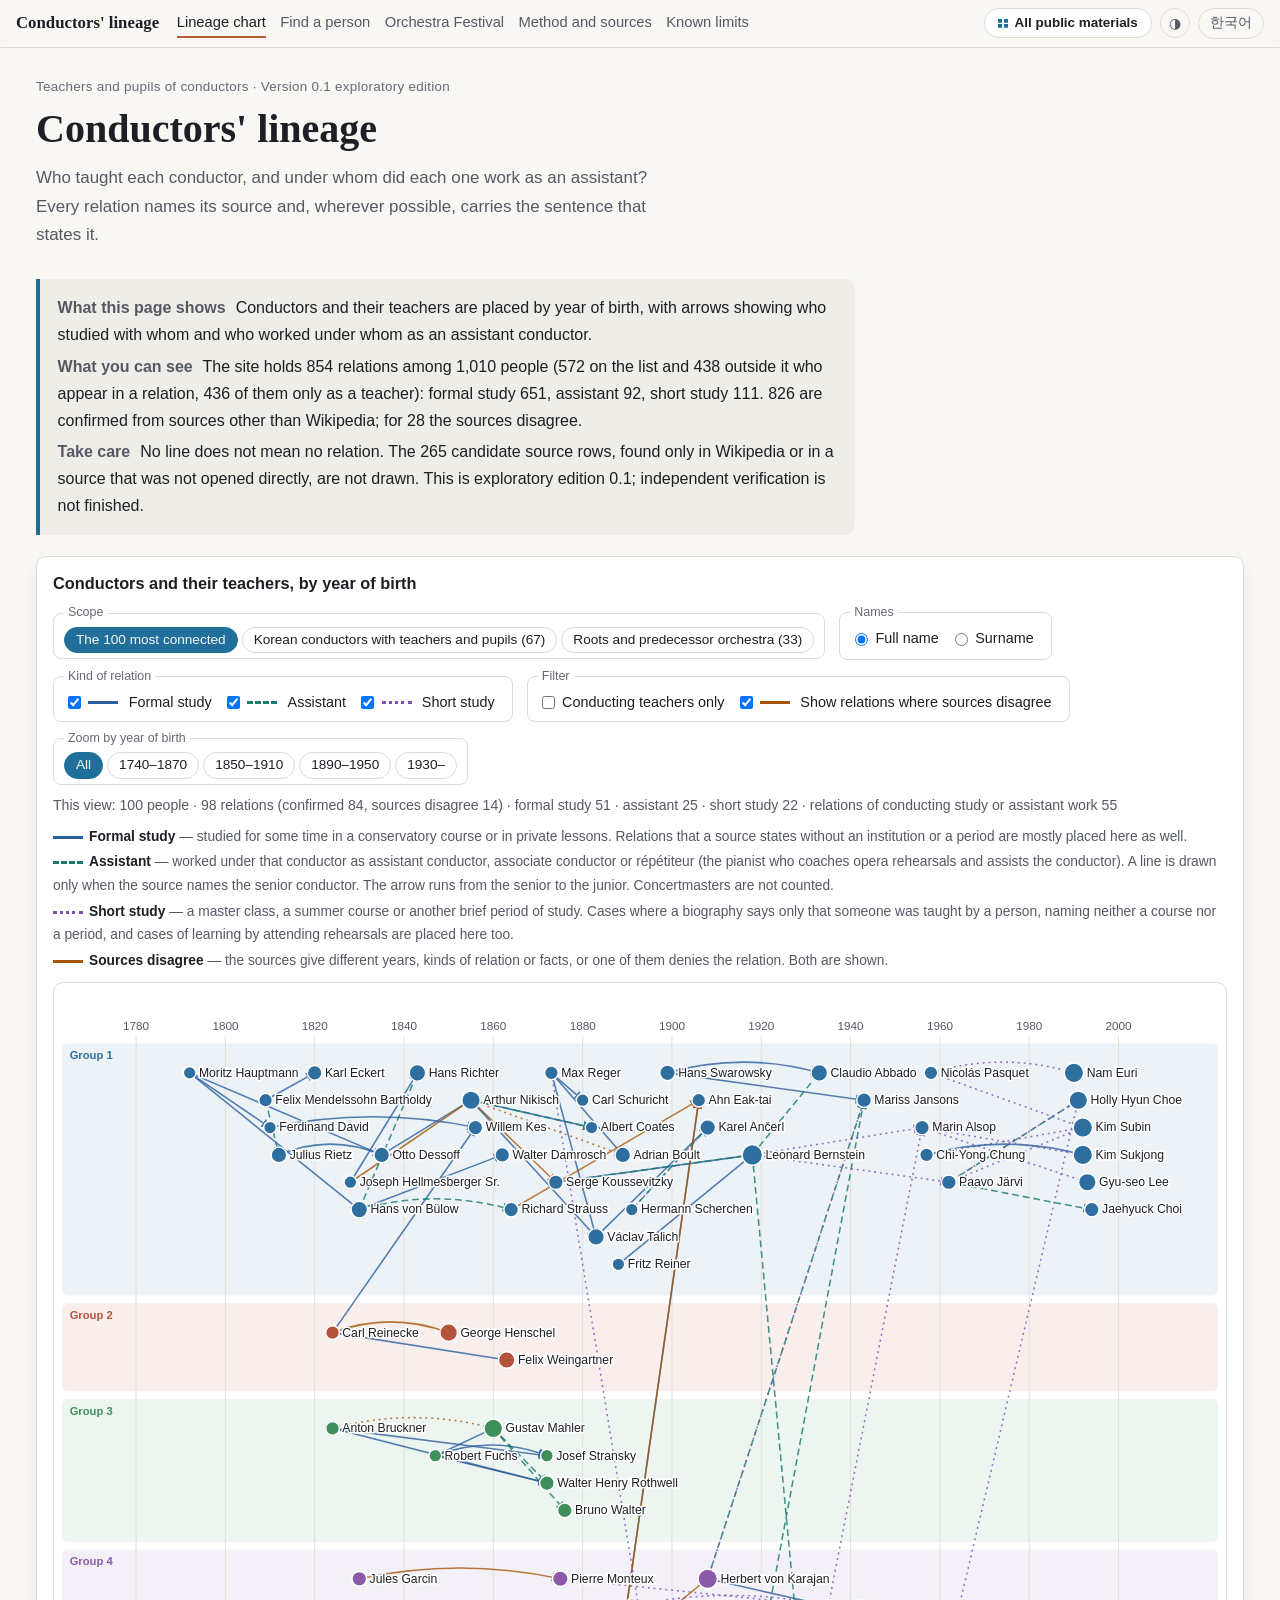
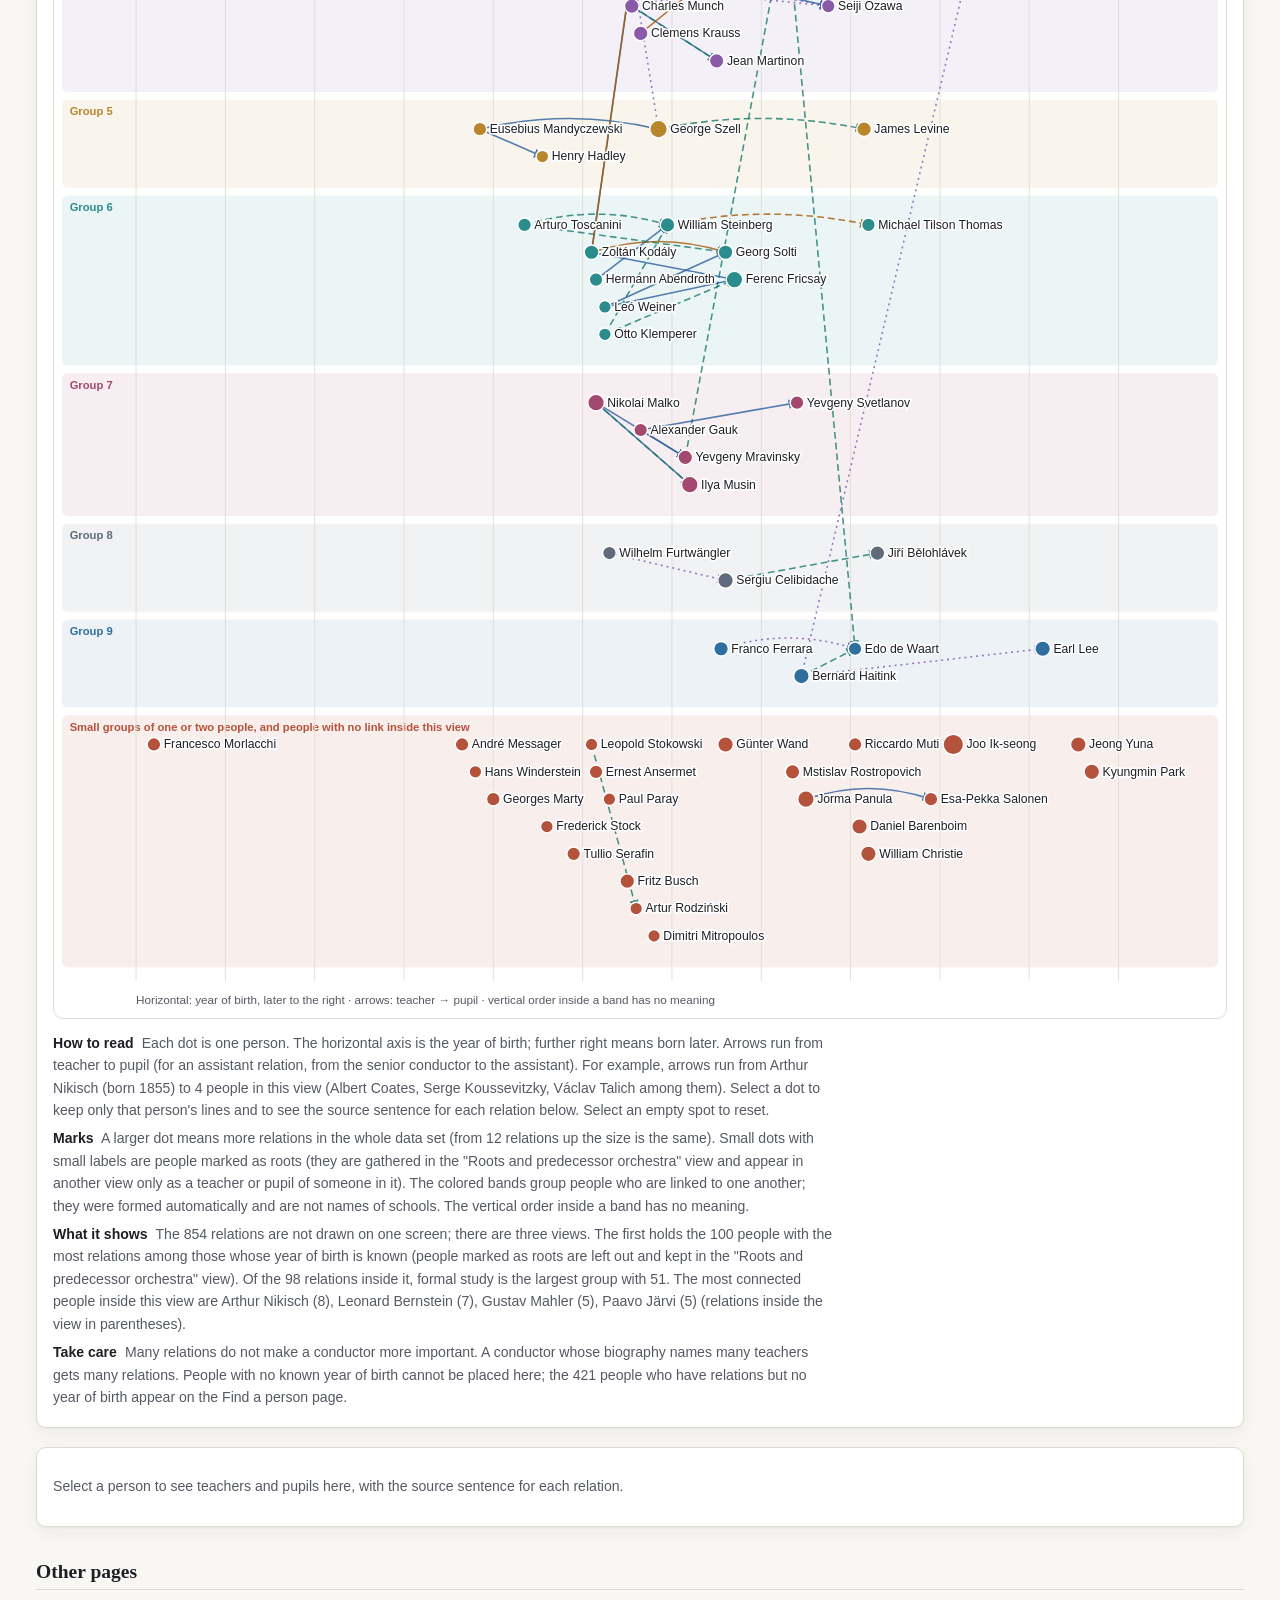
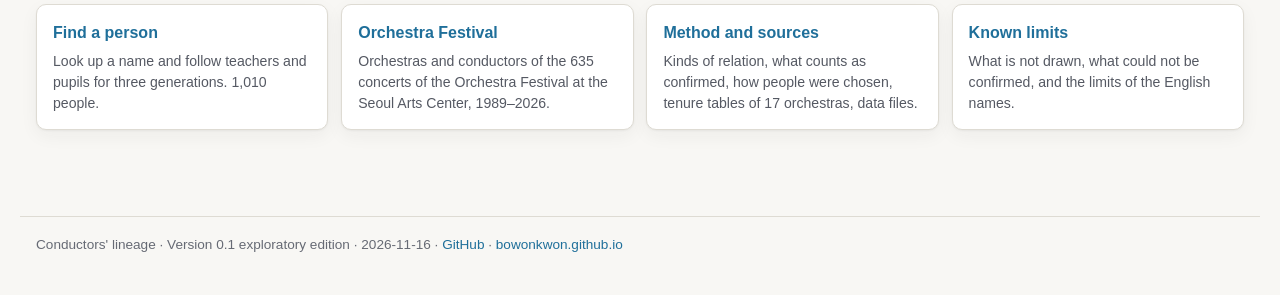
==== docs/en/index.html @ 923562cf "Conductors' lineage 0.1 (exploratory edition): lineage chart, find a person, Orchestra Festival, met" ====
<!DOCTYPE html>
<html lang="en"><head><meta charset="utf-8"><meta name="viewport" content="width=device-width,initial-scale=1">
<title>Conductors&#x27; lineage</title><meta name="description" content="Who taught each conductor, and whom each conductor assisted, with the source beside every relation. Exploratory edition: 1,010 people, 854 relations.">
<script>(function(){var q=new URLSearchParams(location.search).get("theme");try{if(q==="light"||q==="dark"){localStorage.setItem("cl-theme",q)}else if(q==="auto"){localStorage.removeItem("cl-theme")}var v=localStorage.getItem("cl-theme");if(v)document.documentElement.setAttribute("data-theme",v)}catch(e){}})();</script>
<link rel="stylesheet" href="../assets/style.css">
</head><body>
<header><a class="brand" href="index.html">Conductors' lineage</a><nav aria-label="Pages"><a href="index.html" class=on aria-current=page>Lineage chart</a><a href="find.html">Find a person</a><a href="festival.html">Orchestra Festival</a><a href="method.html">Method and sources</a><a href="limits.html">Known limits</a></nav>
<div class="right"><a class="hub" href="https://bowonkwon.github.io/en/">All public materials</a><button id="theme" class="theme" type="button" aria-label="Light or dark">◑</button><a class="lang" href="../ko/index.html" lang="ko">한국어</a></div></header>
<main>
<div class="hero"><p class="eyebrow">Teachers and pupils of conductors · Version 0.1 exploratory edition</p><h1>Conductors' lineage</h1><p class="lead">Who taught each conductor, and under whom did each one work as an assistant? Every relation names its source and, wherever possible, carries the sentence that states it.</p></div>
<div class="sum" role="note"><p><b>What this page shows</b> Conductors and their teachers are placed by year of birth, with arrows showing who studied with whom and who worked under whom as an assistant conductor.</p><p><b>What you can see</b> The site holds 854 relations among 1,010 people (572 on the list and 438 outside it who appear in a relation, 436 of them only as a teacher): formal study 651, assistant 92, short study 111. 826 are confirmed from sources other than Wikipedia; for 28 the sources disagree.</p><p><b>Take care</b> No line does not mean no relation. The 265 candidate source rows, found only in Wikipedia or in a source that was not opened directly, are not drawn. This is exploratory edition 0.1; independent verification is not finished.</p></div>
<figure id="fig-chart"><h2 class="figtitle">Conductors and their teachers, by year of birth</h2>
<div class="ctl"><fieldset><legend>Scope</legend><span id="views" class="seg"><button type="button" data-v="top" aria-pressed="true">The 100 most connected</button><button type="button" data-v="kr" aria-pressed="false">Korean conductors with teachers and pupils (67)</button><button type="button" data-v="root" aria-pressed="false">Roots and predecessor orchestra (33)</button></span></fieldset>
<fieldset><legend>Names</legend><label><input type="radio" name="mode" value="0" checked> Full name</label> <label><input type="radio" name="mode" value="1"> Surname</label></fieldset>
<fieldset><legend>Kind of relation</legend><label><input type="checkbox" id="fT" checked><span class="sw T"></span>Formal study</label> <label><input type="checkbox" id="fA" checked><span class="sw A"></span>Assistant</label> <label><input type="checkbox" id="fM" checked><span class="sw M"></span>Short study</label></fieldset><fieldset><legend>Filter</legend><label><input type="checkbox" id="fCond"> Conducting teachers only</label> <label><input type="checkbox" id="fC" checked><span class="sw C"></span>Show relations where sources disagree</label></fieldset>
<fieldset><legend>Zoom by year of birth</legend><span id="era" class="seg"><button type="button" data-a="0" data-b="9999" aria-pressed="true">All</button><button type="button" data-a="1480" data-b="1760" aria-pressed="false">~1760</button><button type="button" data-a="1740" data-b="1870" aria-pressed="false">1740–1870</button><button type="button" data-a="1850" data-b="1910" aria-pressed="false">1850–1910</button><button type="button" data-a="1890" data-b="1950" aria-pressed="false">1890–1950</button><button type="button" data-a="1930" data-b="2010" aria-pressed="false">1930–</button></span></fieldset></div>
<p class="viewsum" id="viewcount" aria-live="polite"></p>
<ul class="legend"><li><span class="sw T"></span><b>Formal study</b> — studied for some time in a conservatory course or in private lessons. Relations that a source states without an institution or a period are mostly placed here as well.</li><li><span class="sw A"></span><b>Assistant</b> — worked under that conductor as assistant conductor, associate conductor or répétiteur (the pianist who coaches opera rehearsals and assists the conductor). A line is drawn only when the source names the senior conductor. The arrow runs from the senior to the junior. Concertmasters are not counted.</li><li><span class="sw M"></span><b>Short study</b> — a master class, a summer course or another brief period of study. Cases where a biography says only that someone was taught by a person, naming neither a course nor a period, and cases of learning by attending rehearsals are placed here too.</li><li><span class="sw C"></span><b>Sources disagree</b> — the sources give different years, kinds of relation or facts, or one of them denies the relation. Both are shown.</li></ul>
<p class="hint">On a narrow screen, scroll the chart sideways.</p>
<div class="wrap" id="chart" tabindex="0" aria-label="Conductors and their teachers, by year of birth"></div>
<figcaption><span class="read"><b>How to read</b> Each dot is one person. The horizontal axis is the year of birth; further right means born later. Arrows run from teacher to pupil (for an assistant relation, from the senior conductor to the assistant). For example, arrows run from Arthur Nikisch (born 1855) to 4 people in this view (Albert Coates, Serge Koussevitzky, Václav Talich among them). Select a dot to keep only that person's lines and to see the source sentence for each relation below. Select an empty spot to reset.</span><span class="read"><b>Marks</b> A larger dot means more relations in the whole data set (from 12 relations up the size is the same). Small dots with small labels are people marked as roots (they are gathered in the "Roots and predecessor orchestra" view and appear in another view only as a teacher or pupil of someone in it). The colored bands group people who are linked to one another; they were formed automatically and are not names of schools. The vertical order inside a band has no meaning.</span>
<span class="read"><b>What it shows</b> The 854 relations are not drawn on one screen; there are three views. The first holds the 100 people with the most relations among those whose year of birth is known (people marked as roots are left out and kept in the "Roots and predecessor orchestra" view). Of the 98 relations inside it, formal study is the largest group with 51. The most connected people inside this view are Arthur Nikisch (8), Leonard Bernstein (7), Gustav Mahler (5), Paavo Järvi (5) (relations inside the view in parentheses).</span><span class="care"><b>Take care</b> Many relations do not make a conductor more important. A conductor whose biography names many teachers gets many relations. People with no known year of birth cannot be placed here; the 421 people who have relations but no year of birth appear on the Find a person page.</span></figcaption></figure>
<section class="box" id="panel" aria-live="polite"></section>
<h2>Other pages</h2><div class="cards"><a class="card" href="find.html"><b>Find a person</b><small>Look up a name and follow teachers and pupils for three generations. 1,010 people.</small></a><a class="card" href="festival.html"><b>Orchestra Festival</b><small>Orchestras and conductors of the 635 concerts of the Orchestra Festival at the Seoul Arts Center, 1989–2026.</small></a><a class="card" href="method.html"><b>Method and sources</b><small>Kinds of relation, what counts as confirmed, how people were chosen, tenure tables of 17 orchestras, data files.</small></a><a class="card" href="limits.html"><b>Known limits</b><small>What is not drawn, what could not be confirmed, and the limits of the English names.</small></a></div>
</main>
<footer>Conductors' lineage · Version 0.1 exploratory edition · 2026-11-16 · <a href="https://github.com/BowonKwon/Conductors-Lineage">GitHub</a> · <a href="https://bowonkwon.github.io/en/">bowonkwon.github.io</a></footer>
<script src="../assets/data.js"></script><script>window.CL_T={"chart_aria": "Relations among {n} conductors and teachers, by year of birth", "lane": "Group {n}", "lane_loose": "Small groups of one or two people, and people with no link inside this view", "axis": "Horizontal: year of birth, later to the right · arrows: teacher → pupil · vertical order inside a band has no meaning", "type": {"T": "formal study", "A": "assistant", "M": "short study"}, "conflict": "sources disagree", "candidate": "candidate", "denies": "this source denies the relation", "ctx": "(read from context)", "subject": "Subject:", "year_unverified": "(year not confirmed in the source)", "paraphrase": "Paraphrase:", "source_link": "source", "mark": {"root": "Root: an early Kapellmeister or composer from before conducting became a profession of its own", "root_kr": "Root: first Korean generation, a composer or performer who also conducted", "root_dresden": "Root: led music at the Dresden court before 1733 (Kapellmeister and the like)", "predecessor_leningrad": "Predecessor orchestra: led a predecessor of the Leningrad Philharmonic (Court Orchestra and State Orchestra, 1882–1920)", "festival_only": "Included on the basis of an appearance at the Orchestra Festival", "abroad_kr": "Conductor of Korean descent with foreign nationality and no post as head of a Korean orchestra."}, "abroad_basis": "Reason for inclusion: {b}", "outside": "Outside the list: not on the list, appears only in a relation (mostly as the teacher). Dates and this person's own teachers were not researched separately.", "tenure_h": "Tenures as head of the 17 orchestras", "career": "Career note:", "career_ko": "Career note (in Korean):", "rr_title": "* The conductor's own Latin spelling was not found: customary spelling of the surname, given name by the Revised Romanization of Korean. The conductor's own spelling may differ.", "ko_tentative": "", "teachers_h": "Teachers and seniors", "pupils_h": "Pupils and assistants", "no_teacher": "No relation drawn yet.", "no_pupil": "No relation drawn yet.", "wikidata": "Wikidata", "to_tree": "Open this person's lineage tree", "tree_h": "Lineage tree: {name}", "tree_h0": "Lineage tree", "tree_none": "No one is linked to this person by a relation drawn here yet (if a filter is on, try turning it off).", "tree_empty": "Type a name above or pick an example to draw that person's teachers and pupils for three generations.", "tree_note": "Teachers are to the left and pupils to the right, three generations each way. A dashed box is a person outside the list.", "tree_note_m": "Teachers are above and pupils below. The color of the left edge is the kind of relation in the legend. The small text gives the year of birth and the person linked to. Select a name to move to that person.", "gen_up": "Teachers, {n} up", "gen_dn": "Pupils, {n} down", "gen_me": "Selected", "panel_empty": "Select a person to see teachers and pupils here, with the source sentence for each relation.", "find_href": "find.html"};</script><script src="../assets/app.js"></script>
</body></html>
---- docs/assets/style.css ----
:root{color-scheme:light;--bg:#f8f7f4;--bg2:#efede8;--card:#ffffff;--line:#dedbd3;--line2:#ebe8e1;--fg:#1d1f24;--fg2:#555963;--fg3:#666a74;
--accent:#1f6f9a;--accent2:#b5603a;--T:#2b5f9e;--A:#177a6c;--M:#7a52b3;--C:#a65808;--hl:#d9480f;--laneop:.09;--grid:#e3e0d8;
--shadow:0 1px 2px rgba(30,32,40,.05),0 6px 18px rgba(30,32,40,.05);
--display:"Noto Serif KR","Source Serif 4","Apple SD Gothic Neo",Georgia,serif;--body:"Noto Sans KR",-apple-system,"Segoe UI","Apple SD Gothic Neo","Malgun Gothic",Roboto,sans-serif}
@media(prefers-color-scheme:dark){:root:not([data-theme="light"]){color-scheme:dark;--bg:#1b1c1f;--bg2:#222326;--card:#232428;--line:#373a40;--line2:#2b2d32;--fg:#ebe9e4;--fg2:#b6b4ad;--fg3:#8b8d8a;--accent:#6fb0d8;--accent2:#d08a62;--T:#78aaea;--A:#4cc2ad;--M:#b79aea;--C:#f0a050;--hl:#ff8a4c;--laneop:.17;--grid:#2e3035;--shadow:0 1px 2px rgba(0,0,0,.3),0 8px 20px rgba(0,0,0,.25)}}
:root[data-theme="dark"]{color-scheme:dark;--bg:#1b1c1f;--bg2:#222326;--card:#232428;--line:#373a40;--line2:#2b2d32;--fg:#ebe9e4;--fg2:#b6b4ad;--fg3:#8b8d8a;--accent:#6fb0d8;--accent2:#d08a62;--T:#78aaea;--A:#4cc2ad;--M:#b79aea;--C:#f0a050;--hl:#ff8a4c;--laneop:.17;--grid:#2e3035;--shadow:0 1px 2px rgba(0,0,0,.3),0 8px 20px rgba(0,0,0,.25)}
*{box-sizing:border-box}html,body{max-width:100%;overflow-x:hidden}
body{margin:0;font:16px/1.7 var(--body);background:var(--bg);color:var(--fg);overflow-wrap:anywhere;-webkit-font-smoothing:antialiased}
a{color:var(--accent);text-decoration:none}a:hover{text-decoration:underline;text-underline-offset:3px}:focus-visible{outline:2px solid var(--accent);outline-offset:2px}
header{position:sticky;top:0;z-index:5;background:color-mix(in srgb,var(--bg) 90%,transparent);backdrop-filter:blur(8px);border-bottom:1px solid var(--line);padding:.5rem 1rem;display:flex;gap:.4rem 1.1rem;align-items:center;flex-wrap:wrap}
header .brand{font-family:var(--display);font-weight:600;font-size:1.05rem;color:var(--fg)}
header nav{display:flex;gap:.2rem .9rem;flex-wrap:wrap}header nav a{color:var(--fg2);font-size:.92rem;border-bottom:2px solid transparent;padding:.1rem 0}header nav a:hover{text-decoration:none;color:var(--fg)}header nav a.on{color:var(--fg);border-bottom-color:var(--accent2)}
header .right{margin-left:auto;display:flex;gap:.5rem;align-items:center}
header .hub{display:inline-flex;align-items:center;gap:.42rem;height:30px;padding:0 .8rem;border:1px solid var(--line);border-radius:999px;background:var(--card);color:var(--fg);font-size:.84rem;font-weight:600;white-space:nowrap}
header .hub::before{content:"";width:.72em;height:.72em;flex:none;background:linear-gradient(var(--accent),var(--accent)) 0 0/42% 42% no-repeat,linear-gradient(var(--accent),var(--accent)) 100% 0/42% 42% no-repeat,linear-gradient(var(--accent),var(--accent)) 0 100%/42% 42% no-repeat,linear-gradient(var(--accent),var(--accent)) 100% 100%/42% 42% no-repeat}
header .hub:hover{border-color:var(--accent);color:var(--accent);text-decoration:none}
header .lang{font-size:.88rem;color:var(--fg2);border:1px solid var(--line);border-radius:999px;padding:.15rem .7rem}header .lang:hover{text-decoration:none;color:var(--fg)}
.theme{border:1px solid var(--line);background:transparent;color:var(--fg2);border-radius:999px;width:30px;height:30px;cursor:pointer;font-size:.9rem;line-height:1;padding:0}
main{max-width:1240px;margin:0 auto;padding:1.4rem 1rem 4rem;min-width:0}
footer{max-width:1240px;margin:0 auto;padding:1rem 1rem 2.4rem;color:var(--fg3);font-size:.85rem;border-top:1px solid var(--line)}
h1{font-family:var(--display);font-weight:600;font-size:clamp(1.55rem,3.2vw,2.1rem);line-height:1.25;margin:.3rem 0 .6rem;text-wrap:balance}
h2{font-family:var(--display);font-weight:600;font-size:1.22rem;line-height:1.3;margin:2rem 0 .7rem;padding-bottom:.3rem;border-bottom:1px solid var(--line);text-wrap:balance}
h3{font-size:1rem;margin:1.2rem 0 .4rem}
.eyebrow{color:var(--fg3);font-size:.84rem;letter-spacing:.02em;margin:0}.hero{padding:.4rem 0 .4rem}.hero h1{font-size:clamp(1.8rem,4vw,2.5rem)}.lead{color:var(--fg2);font-size:1.06rem;max-width:68ch;margin:.2rem 0 .6rem}
:lang(ko) p,:lang(ko) li,:lang(ko) figcaption,:lang(ko) .card small,:lang(ko) td{word-break:keep-all;overflow-wrap:anywhere}
.sum{border-left:4px solid var(--accent);background:var(--bg2);border-radius:0 10px 10px 0;padding:.7rem 1.1rem;margin:.8rem 0 1.3rem;max-width:92ch}.sum p{margin:.25rem 0;color:var(--fg)}.sum b{color:var(--fg2);font-weight:600;margin-right:.35em}
.prose p,.prose ul{max-width:76ch}.prose p{margin:.8rem 0}.prose ul{padding-left:1.2rem}.prose li{margin:.35rem 0}
.note{font-size:.88rem;color:var(--fg2)}.hint{display:none;font-size:.84rem;color:var(--fg3);margin:.2rem 0}
.cards{display:grid;grid-template-columns:repeat(auto-fill,minmax(250px,1fr));gap:.8rem;margin:.9rem 0 1.4rem}
.card{display:block;background:var(--card);border:1px solid var(--line);border-radius:10px;padding:.85rem 1rem .9rem;box-shadow:var(--shadow);color:var(--fg)}a.card:hover{text-decoration:none;border-color:var(--fg3)}
.card b{display:block;margin-bottom:.15rem;color:var(--accent)}.card small{display:block;color:var(--fg2);font-size:.88rem;line-height:1.5;margin-top:.3rem}
figure{margin:1.2rem 0;background:var(--card);border:1px solid var(--line);border-radius:10px;padding:1rem 1rem .8rem;box-shadow:var(--shadow);min-width:0}
figure .figtitle{font-family:var(--body);font-size:1.02rem;font-weight:700;margin:0 0 .5rem;padding:0;border:0}
figcaption{font-size:.88rem;color:var(--fg2);margin-top:.6rem;line-height:1.6}figcaption .read,figcaption .care{display:block;margin-bottom:.35rem;max-width:100ch}figcaption b{font-weight:600;color:var(--fg);margin-right:.3em}
.ctl{display:flex;flex-wrap:wrap;gap:6px 14px;align-items:center;font-size:.9rem;margin:.3rem 0 .6rem}
.ctl fieldset{border:1px solid var(--line);border-radius:8px;padding:3px 10px 5px;margin:0;min-width:0}.ctl legend{font-size:.78rem;color:var(--fg3);padding:0 4px}
.ctl label{white-space:nowrap;margin-right:.5em;display:inline-flex;align-items:center;gap:.3em}
.seg{display:inline-flex;flex-wrap:wrap;gap:4px}.seg button,.btn,.chip{font:inherit;font-size:.85rem;border:1px solid var(--line);background:var(--card);color:var(--fg);border-radius:14px;padding:2px 11px;cursor:pointer;line-height:1.5}
.seg button[aria-pressed=true]{background:var(--accent);color:var(--bg);border-color:var(--accent)}.seg button[hidden]{display:none}
.btn{display:inline-block;padding:.25rem .9rem;border-radius:999px}.btn:hover{text-decoration:none;border-color:var(--accent)}
.viewsum{font-size:.88rem;color:var(--fg2);margin:.2rem 0 .4rem}
.legend{list-style:none;margin:.3rem 0 .6rem;padding:0;font-size:.86rem;color:var(--fg2);display:grid;gap:.15rem}.legend b{color:var(--fg);font-weight:600}
.sw{display:inline-block;width:30px;height:0;border-top:3px solid;vertical-align:middle;margin-right:6px}.sw.T{border-color:var(--T)}.sw.A{border-color:var(--A);border-top-style:dashed}.sw.M{border-color:var(--M);border-top-style:dotted}.sw.C{border-color:var(--C)}
.key{display:inline-block;width:14px;height:12px;vertical-align:-1px;margin-right:6px;border-radius:2px}.key.off{background:var(--T)}.key.wk{background:repeating-linear-gradient(45deg,var(--T) 0 2px,transparent 2px 5px);border:1px solid var(--T)}.key.x{width:auto;height:auto;color:var(--fg3)}
.wrap{overflow-x:auto;border:1px solid var(--line);border-radius:10px;background:var(--card);margin:.4rem 0 .8rem;min-width:0;max-width:100%}
.wrap.tw{padding:0 .3rem}.wrap table{margin:0}.wrap th{white-space:nowrap}.wrap td{min-width:5.5em}details .wrap td:last-child{min-width:16em}
.minw{min-width:820px}
svg.v1{width:100%;min-width:1100px;height:auto;display:block}
svg.bars{width:100%;height:auto;display:block}
.lane{opacity:var(--laneop)}.lanelab{font-size:11.5px;font-weight:600}
.grid{stroke:var(--grid);stroke-width:1}.tick,.axis{font-size:12px;fill:var(--fg2)}.val{font-size:11px;fill:var(--fg2)}.val.nodata{fill:var(--fg3);font-size:13px}
.bar.off{fill:var(--T)}.bar.wk{fill:var(--T);fill-opacity:.38;stroke:var(--T);stroke-width:1}
.e{fill:none;stroke-width:1.6;opacity:.8}.e.T{stroke:var(--T)}.e.A{stroke:var(--A);stroke-dasharray:7 4}.e.M{stroke:var(--M);stroke-dasharray:2 4}.e.C{stroke:var(--C)}
.ah.T{fill:var(--T)}.ah.A{fill:var(--A)}.ah.M{fill:var(--M)}.ah.C{fill:var(--C)}
.n circle{stroke:var(--card);stroke-width:1.5}.n text{font-size:12.5px;fill:var(--fg);paint-order:stroke;stroke:var(--card);stroke-width:3.2px}
.n.root text{font-size:11px;fill:var(--fg2)}.n{cursor:pointer}.n:focus{outline:none}.n:focus-visible circle{stroke:var(--hl);stroke-width:3}
.hideT .e.T:not(.C),.hideA .e.A:not(.C),.hideM .e.M:not(.C),.hideC .e.C{display:none}.condonly .e:not(.cond){display:none}
.dim .e,.dim .n{opacity:.1}.dim .e.on{opacity:1;stroke-width:2.6}.dim .n.on{opacity:1}
.box{border:1px solid var(--line);border-radius:10px;background:var(--card);padding:.8rem 1rem;margin:.9rem 0;min-width:0;box-shadow:var(--shadow)}
.box h2{margin:0 0 .3rem;font-size:1.12rem;border:0;padding:0}.box h3{font-size:.92rem;margin:1em 0 .3em;color:var(--fg2)}
.rel{border-top:1px solid var(--line2);padding:.45rem 0}.who{font-weight:600}.yr{font-size:.82rem;color:var(--fg3)}.meta{font-size:.9rem}.meta b{font-weight:600;color:var(--fg2)}
.src{font-size:.86rem;color:var(--fg2);margin-top:.15rem}.src q{font-style:italic;color:var(--fg)}.para{color:var(--fg)}
.tag{font-size:.74rem;border:1px solid var(--line);border-radius:4px;padding:0 4px;margin-left:5px;white-space:nowrap}.tag.T{color:var(--T);border-color:var(--T)}.tag.A{color:var(--A);border-color:var(--A)}.tag.M{color:var(--M);border-color:var(--M)}.tag.C{color:var(--C);border-color:var(--C)}.tag.cand{color:var(--fg3)}
.ten{margin:.2rem 0;padding-left:1.1rem;font-size:.9rem}.mark{margin:.25rem 0}
.search input{font:inherit;padding:4px 10px;border:1px solid var(--line);border-radius:8px;background:var(--card);color:var(--fg);width:min(19em,60vw)}
.row{display:flex;flex-wrap:wrap;gap:6px;margin:.3rem 0 .6rem}
.mt .gen{font-size:.82rem;color:var(--fg2);margin:.6em 0 .2em}.mt .arrow{color:var(--fg3);margin:.1em 0 0 .4em}
.mt .chip{border-radius:6px;border-left:4px solid var(--T);text-align:left;padding:3px 9px;font-size:.92rem}.mt .chip.A{border-left-color:var(--A)}.mt .chip.M{border-left-color:var(--M)}.mt .chip.C{border-left-color:var(--C)}.mt .chip.me{border:2px solid var(--hl);cursor:default}.chip small{color:var(--fg2)}
.twrap{overflow-x:auto}.twrap svg{display:block;max-width:none}
.tn rect{fill:var(--card);stroke:var(--fg3)}.tn.me rect{stroke:var(--hl);stroke-width:2}.tn text{font-size:12px;fill:var(--fg)}.tn{cursor:pointer}.tn.out rect{stroke-dasharray:3 3}.tn:focus{outline:none}.tn:focus-visible rect{stroke:var(--hl);stroke-width:2}
.tgen{fill:var(--fg2);font-size:11.5px}.tl{fill:none;stroke-width:1.5;stroke:var(--T)}.tl.tA{stroke-dasharray:7 4}.tl.tM{stroke-dasharray:2 4}.tl.A{stroke:var(--A)}.tl.M{stroke:var(--M)}.tl.C{stroke:var(--C)}
table{border-collapse:collapse;width:100%;font-size:.9rem;margin:.6rem 0}th,td{border-bottom:1px solid var(--line2);padding:.4rem .6rem;text-align:left;vertical-align:top}
thead th{color:var(--fg2);font-weight:600;font-size:.84rem;border-bottom:1px solid var(--line)}td.num,th.num{text-align:right;font-variant-numeric:tabular-nums;white-space:nowrap}
tr.cf td{color:var(--C)}tr.cand td{color:var(--fg3)}
details{border:1px solid var(--line);border-radius:10px;background:var(--card);padding:.45rem .9rem;margin:.45rem 0}summary{cursor:pointer;font-weight:600}details .wrap{border:0;margin:.3rem 0 .2rem}
.hbars{display:grid;gap:.3rem;margin:.3rem 0}.hb{display:grid;grid-template-columns:minmax(7.5em,15em) 1fr 3.2em;gap:.6rem;align-items:center;font-size:.9rem}
.hl{color:var(--fg)}.ht{background:var(--bg2);border-radius:4px;height:14px;overflow:hidden}.hf{display:block;height:100%;background:var(--T);border-radius:4px}.hn{text-align:right;font-variant-numeric:tabular-nums;color:var(--fg2)}
sup{font-size:.7em}
@media(max-width:700px){.deskonly{display:none}main{padding:1rem 16px 3rem}header{padding:.45rem 16px}header .hub{display:none}.hint{display:block}.ctl label{white-space:normal}.hb{grid-template-columns:minmax(6em,9.5em) 1fr 2.8em;gap:.4rem;font-size:.84rem}th,td{padding:.35rem .45rem}}
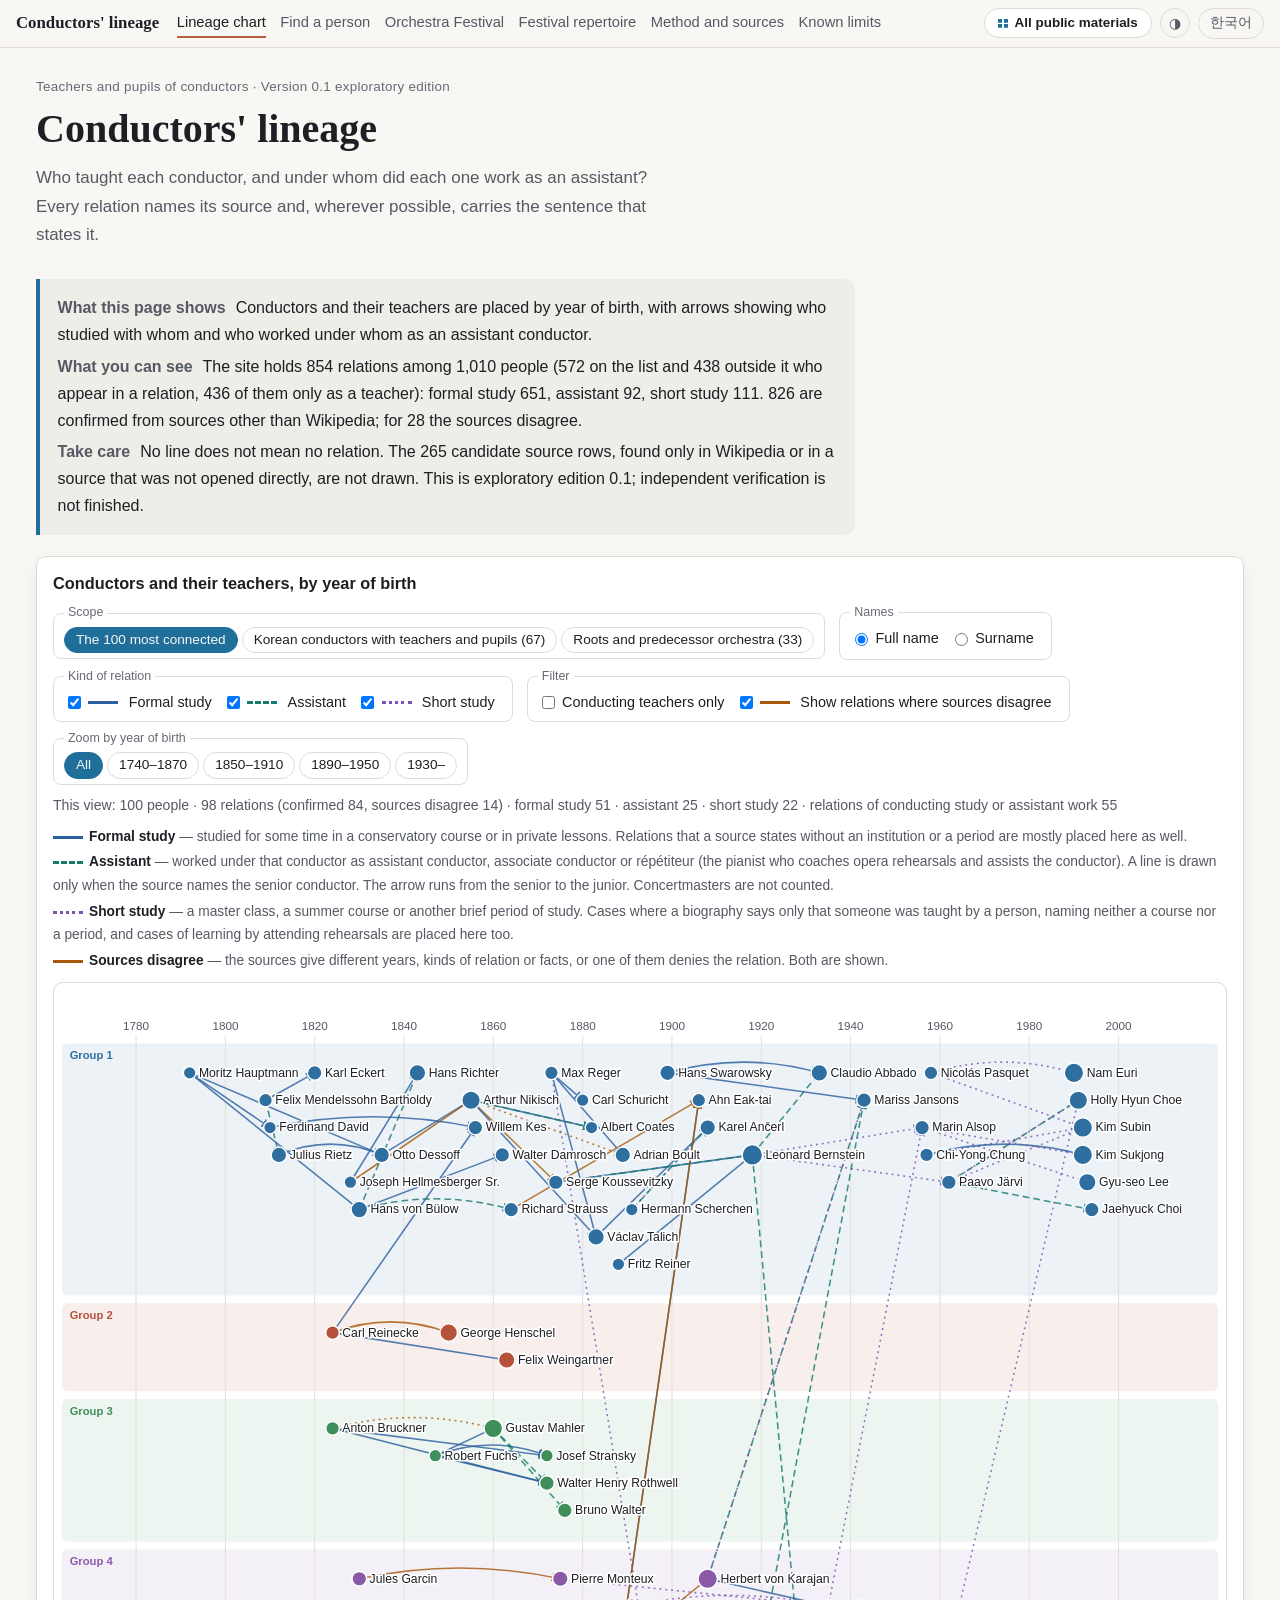
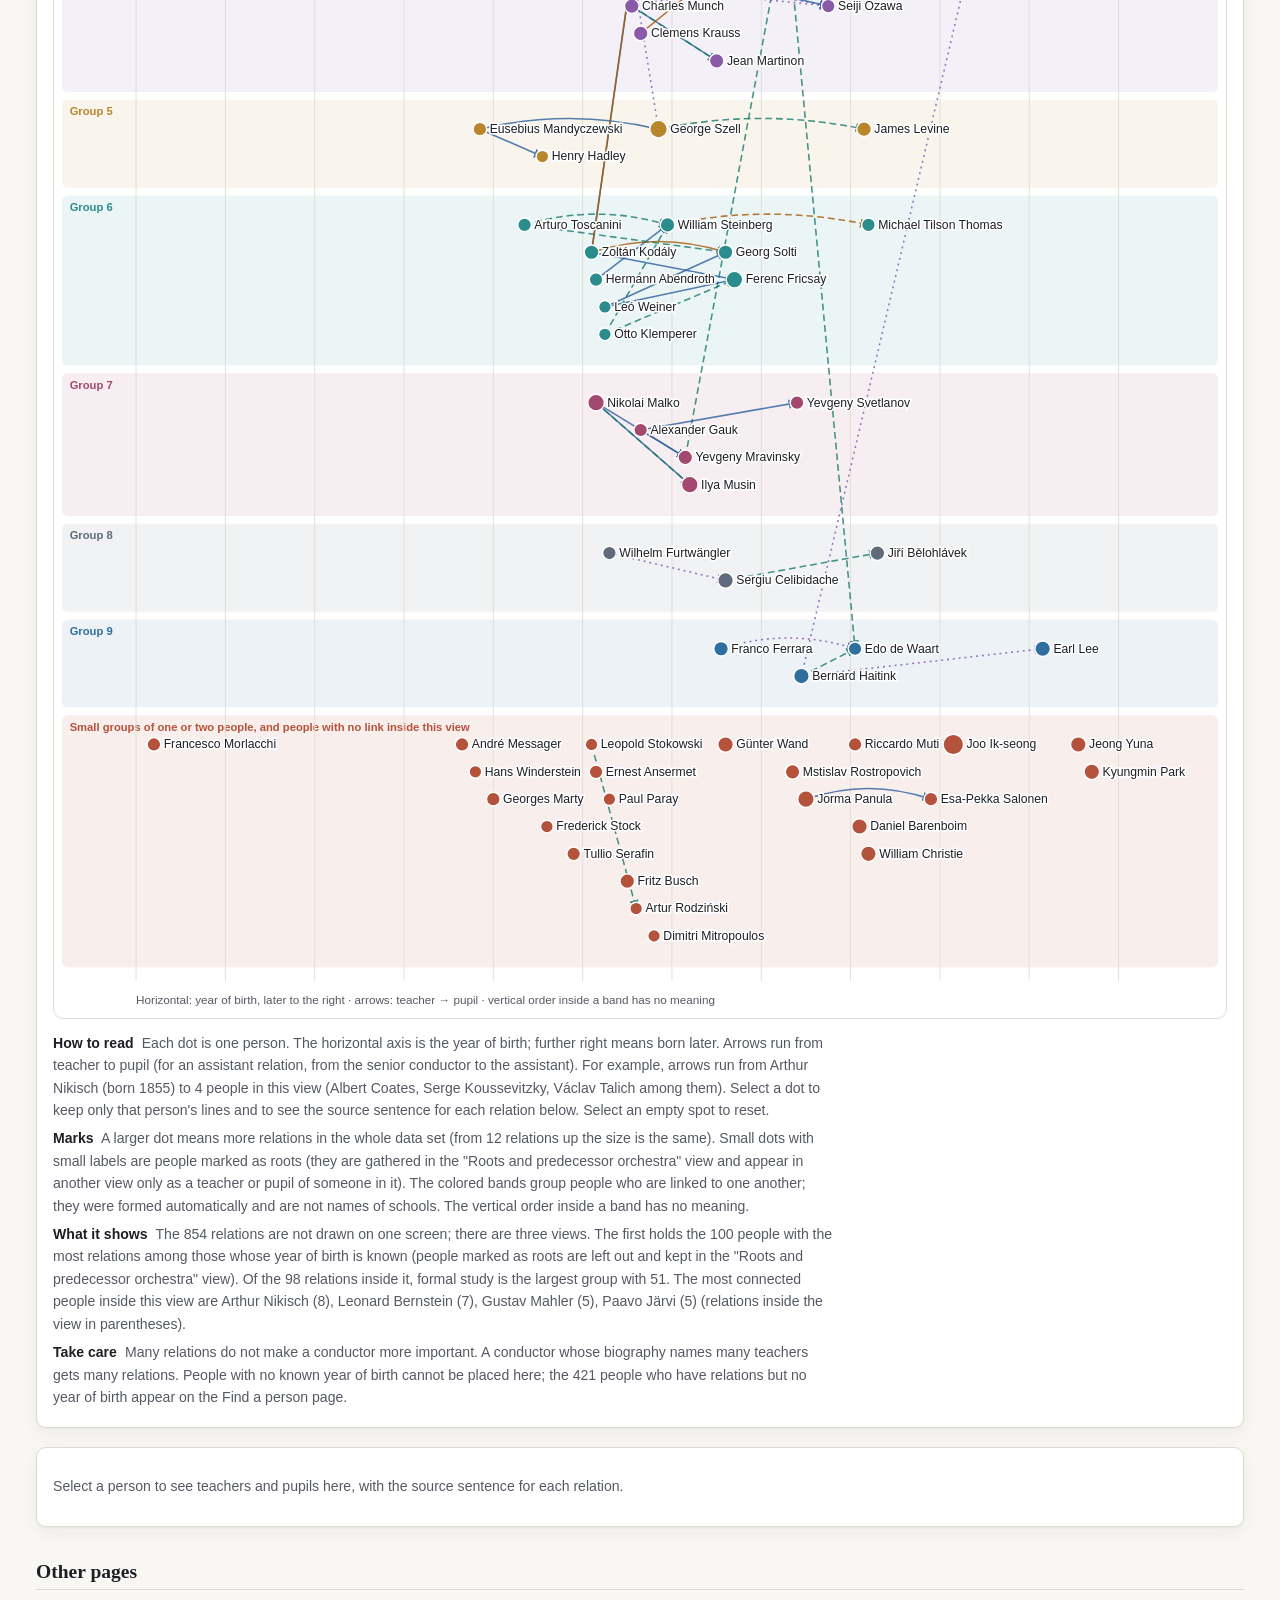
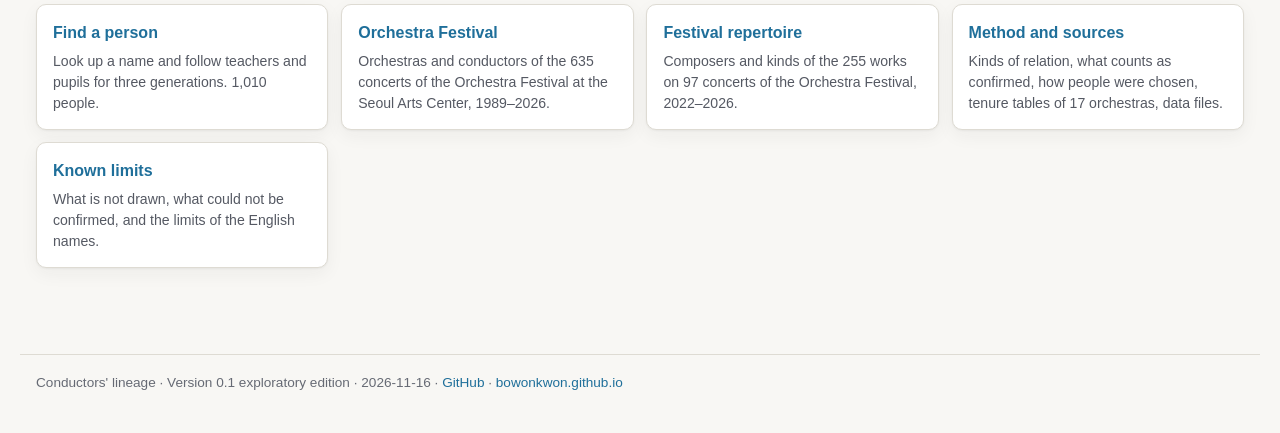
==== commit cd8c6763: "Festival repertoire page: 255 works on the programs of 97 Orchestra Festival concerts, 2022-2026, by" ====
--- a/docs/en/index.html
+++ b/docs/en/index.html
@@ -4,7 +4,7 @@
 <script>(function(){var q=new URLSearchParams(location.search).get("theme");try{if(q==="light"||q==="dark"){localStorage.setItem("cl-theme",q)}else if(q==="auto"){localStorage.removeItem("cl-theme")}var v=localStorage.getItem("cl-theme");if(v)document.documentElement.setAttribute("data-theme",v)}catch(e){}})();</script>
 <link rel="stylesheet" href="../assets/style.css">
 </head><body>
-<header><a class="brand" href="index.html">Conductors' lineage</a><nav aria-label="Pages"><a href="index.html" class=on aria-current=page>Lineage chart</a><a href="find.html">Find a person</a><a href="festival.html">Orchestra Festival</a><a href="method.html">Method and sources</a><a href="limits.html">Known limits</a></nav>
+<header><a class="brand" href="index.html">Conductors' lineage</a><nav aria-label="Pages"><a href="index.html" class=on aria-current=page>Lineage chart</a><a href="find.html">Find a person</a><a href="festival.html">Orchestra Festival</a><a href="repertoire.html">Festival repertoire</a><a href="method.html">Method and sources</a><a href="limits.html">Known limits</a></nav>
 <div class="right"><a class="hub" href="https://bowonkwon.github.io/en/">All public materials</a><button id="theme" class="theme" type="button" aria-label="Light or dark">◑</button><a class="lang" href="../ko/index.html" lang="ko">한국어</a></div></header>
 <main>
 <div class="hero"><p class="eyebrow">Teachers and pupils of conductors · Version 0.1 exploratory edition</p><h1>Conductors' lineage</h1><p class="lead">Who taught each conductor, and under whom did each one work as an assistant? Every relation names its source and, wherever possible, carries the sentence that states it.</p></div>
@@ -21,7 +21,7 @@
 <figcaption><span class="read"><b>How to read</b> Each dot is one person. The horizontal axis is the year of birth; further right means born later. Arrows run from teacher to pupil (for an assistant relation, from the senior conductor to the assistant). For example, arrows run from Arthur Nikisch (born 1855) to 4 people in this view (Albert Coates, Serge Koussevitzky, Václav Talich among them). Select a dot to keep only that person's lines and to see the source sentence for each relation below. Select an empty spot to reset.</span><span class="read"><b>Marks</b> A larger dot means more relations in the whole data set (from 12 relations up the size is the same). Small dots with small labels are people marked as roots (they are gathered in the "Roots and predecessor orchestra" view and appear in another view only as a teacher or pupil of someone in it). The colored bands group people who are linked to one another; they were formed automatically and are not names of schools. The vertical order inside a band has no meaning.</span>
 <span class="read"><b>What it shows</b> The 854 relations are not drawn on one screen; there are three views. The first holds the 100 people with the most relations among those whose year of birth is known (people marked as roots are left out and kept in the "Roots and predecessor orchestra" view). Of the 98 relations inside it, formal study is the largest group with 51. The most connected people inside this view are Arthur Nikisch (8), Leonard Bernstein (7), Gustav Mahler (5), Paavo Järvi (5) (relations inside the view in parentheses).</span><span class="care"><b>Take care</b> Many relations do not make a conductor more important. A conductor whose biography names many teachers gets many relations. People with no known year of birth cannot be placed here; the 421 people who have relations but no year of birth appear on the Find a person page.</span></figcaption></figure>
 <section class="box" id="panel" aria-live="polite"></section>
-<h2>Other pages</h2><div class="cards"><a class="card" href="find.html"><b>Find a person</b><small>Look up a name and follow teachers and pupils for three generations. 1,010 people.</small></a><a class="card" href="festival.html"><b>Orchestra Festival</b><small>Orchestras and conductors of the 635 concerts of the Orchestra Festival at the Seoul Arts Center, 1989–2026.</small></a><a class="card" href="method.html"><b>Method and sources</b><small>Kinds of relation, what counts as confirmed, how people were chosen, tenure tables of 17 orchestras, data files.</small></a><a class="card" href="limits.html"><b>Known limits</b><small>What is not drawn, what could not be confirmed, and the limits of the English names.</small></a></div>
+<h2>Other pages</h2><div class="cards"><a class="card" href="find.html"><b>Find a person</b><small>Look up a name and follow teachers and pupils for three generations. 1,010 people.</small></a><a class="card" href="festival.html"><b>Orchestra Festival</b><small>Orchestras and conductors of the 635 concerts of the Orchestra Festival at the Seoul Arts Center, 1989–2026.</small></a><a class="card" href="repertoire.html"><b>Festival repertoire</b><small>Composers and kinds of the 255 works on 97 concerts of the Orchestra Festival, 2022–2026.</small></a><a class="card" href="method.html"><b>Method and sources</b><small>Kinds of relation, what counts as confirmed, how people were chosen, tenure tables of 17 orchestras, data files.</small></a><a class="card" href="limits.html"><b>Known limits</b><small>What is not drawn, what could not be confirmed, and the limits of the English names.</small></a></div>
 </main>
 <footer>Conductors' lineage · Version 0.1 exploratory edition · 2026-11-16 · <a href="https://github.com/BowonKwon/Conductors-Lineage">GitHub</a> · <a href="https://bowonkwon.github.io/en/">bowonkwon.github.io</a></footer>
 <script src="../assets/data.js"></script><script>window.CL_T={"chart_aria": "Relations among {n} conductors and teachers, by year of birth", "lane": "Group {n}", "lane_loose": "Small groups of one or two people, and people with no link inside this view", "axis": "Horizontal: year of birth, later to the right · arrows: teacher → pupil · vertical order inside a band has no meaning", "type": {"T": "formal study", "A": "assistant", "M": "short study"}, "conflict": "sources disagree", "candidate": "candidate", "denies": "this source denies the relation", "ctx": "(read from context)", "subject": "Subject:", "year_unverified": "(year not confirmed in the source)", "paraphrase": "Paraphrase:", "source_link": "source", "mark": {"root": "Root: an early Kapellmeister or composer from before conducting became a profession of its own", "root_kr": "Root: first Korean generation, a composer or performer who also conducted", "root_dresden": "Root: led music at the Dresden court before 1733 (Kapellmeister and the like)", "predecessor_leningrad": "Predecessor orchestra: led a predecessor of the Leningrad Philharmonic (Court Orchestra and State Orchestra, 1882–1920)", "festival_only": "Included on the basis of an appearance at the Orchestra Festival", "abroad_kr": "Conductor of Korean descent with foreign nationality and no post as head of a Korean orchestra."}, "abroad_basis": "Reason for inclusion: {b}", "outside": "Outside the list: not on the list, appears only in a relation (mostly as the teacher). Dates and this person's own teachers were not researched separately.", "tenure_h": "Tenures as head of the 17 orchestras", "career": "Career note:", "career_ko": "Career note (in Korean):", "rr_title": "* The conductor's own Latin spelling was not found: customary spelling of the surname, given name by the Revised Romanization of Korean. The conductor's own spelling may differ.", "ko_tentative": "", "teachers_h": "Teachers and seniors", "pupils_h": "Pupils and assistants", "no_teacher": "No relation drawn yet.", "no_pupil": "No relation drawn yet.", "wikidata": "Wikidata", "to_tree": "Open this person's lineage tree", "tree_h": "Lineage tree: {name}", "tree_h0": "Lineage tree", "tree_none": "No one is linked to this person by a relation drawn here yet (if a filter is on, try turning it off).", "tree_empty": "Type a name above or pick an example to draw that person's teachers and pupils for three generations.", "tree_note": "Teachers are to the left and pupils to the right, three generations each way. A dashed box is a person outside the list.", "tree_note_m": "Teachers are above and pupils below. The color of the left edge is the kind of relation in the legend. The small text gives the year of birth and the person linked to. Select a name to move to that person.", "gen_up": "Teachers, {n} up", "gen_dn": "Pupils, {n} down", "gen_me": "Selected", "panel_empty": "Select a person to see teachers and pupils here, with the source sentence for each relation.", "find_href": "find.html"};</script><script src="../assets/app.js"></script>
--- a/docs/assets/style.css
+++ b/docs/assets/style.css
@@ -77,3 +77,4 @@
 .hl{color:var(--fg)}.ht{background:var(--bg2);border-radius:4px;height:14px;overflow:hidden}.hf{display:block;height:100%;background:var(--T);border-radius:4px}.hn{text-align:right;font-variant-numeric:tabular-nums;color:var(--fg2)}
 sup{font-size:.7em}
 @media(max-width:700px){.deskonly{display:none}main{padding:1rem 16px 3rem}header{padding:.45rem 16px}header .hub{display:none}.hint{display:block}.ctl label{white-space:normal}.hb{grid-template-columns:minmax(6em,9.5em) 1fr 2.8em;gap:.4rem;font-size:.84rem}th,td{padding:.35rem .45rem}}
+ul.plain{list-style:none;margin:0 0 .3rem;padding:0}ul.plain li{margin:.1rem 0}
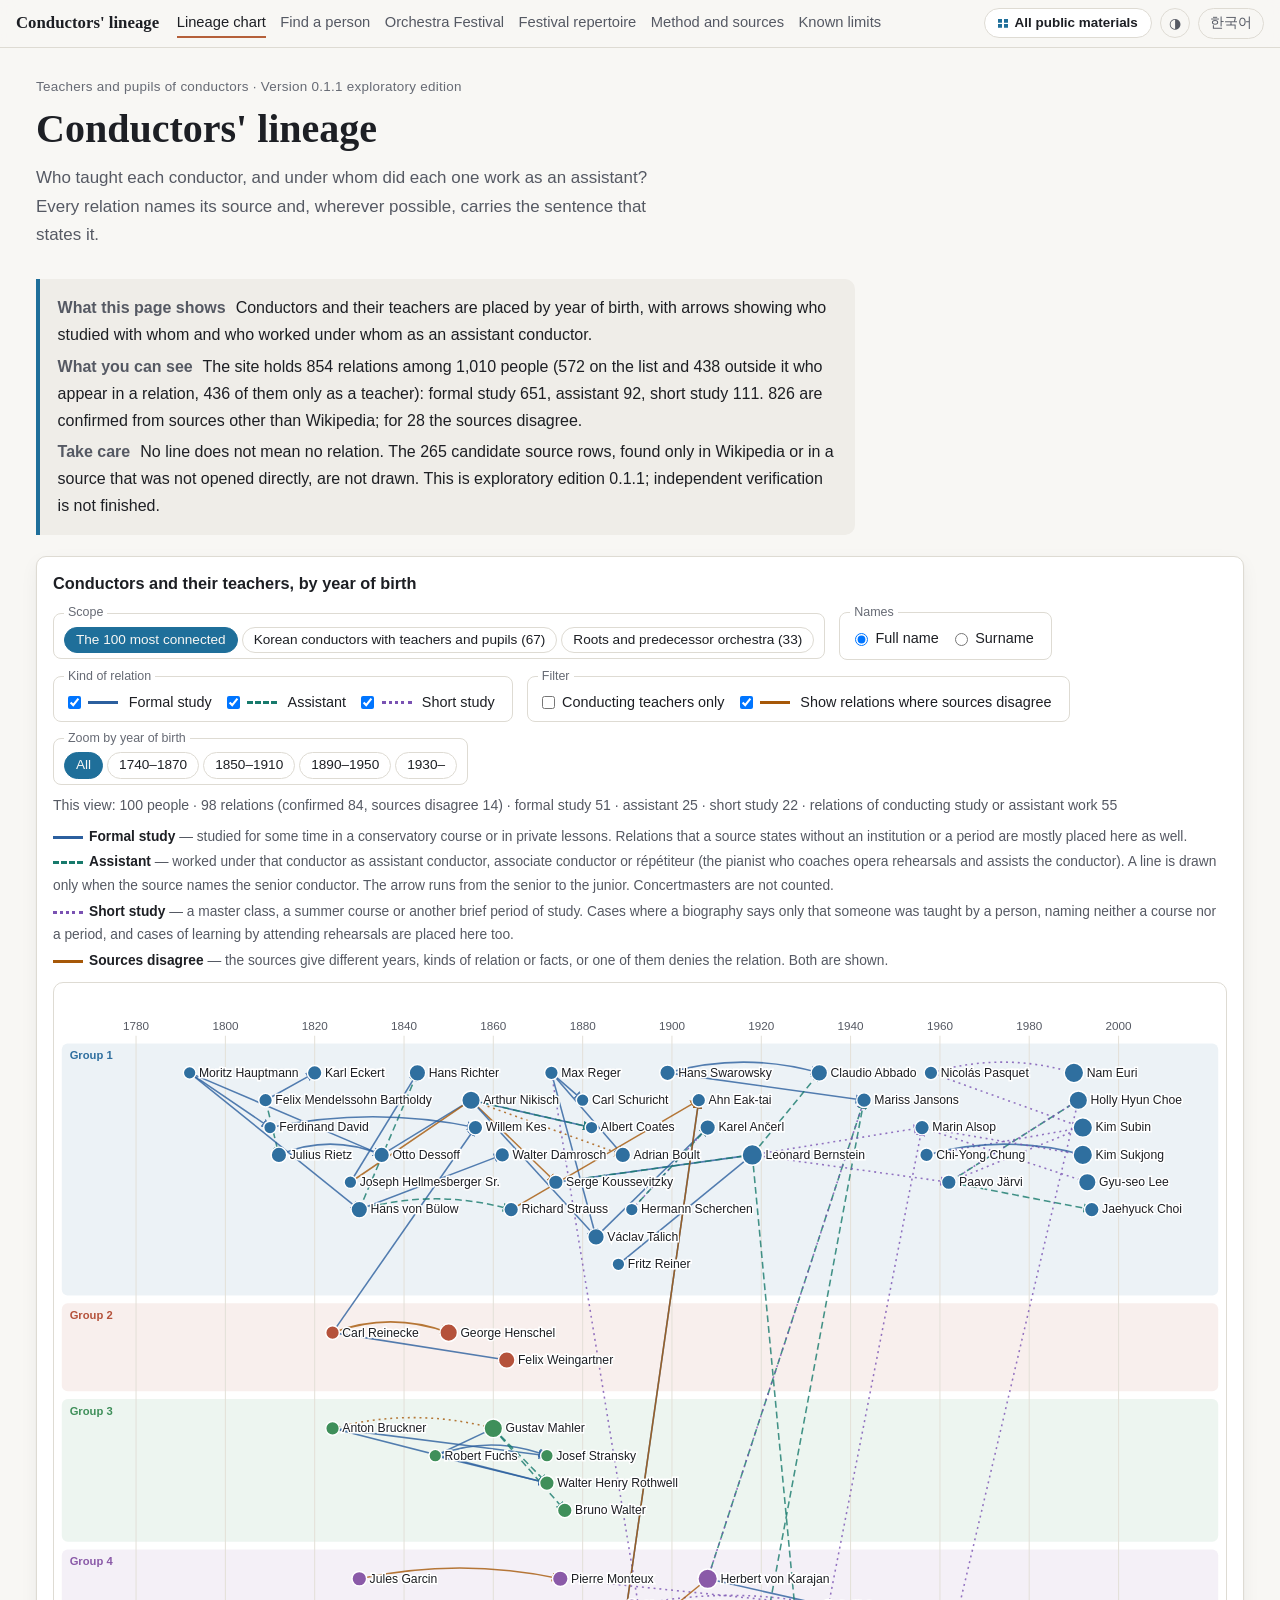
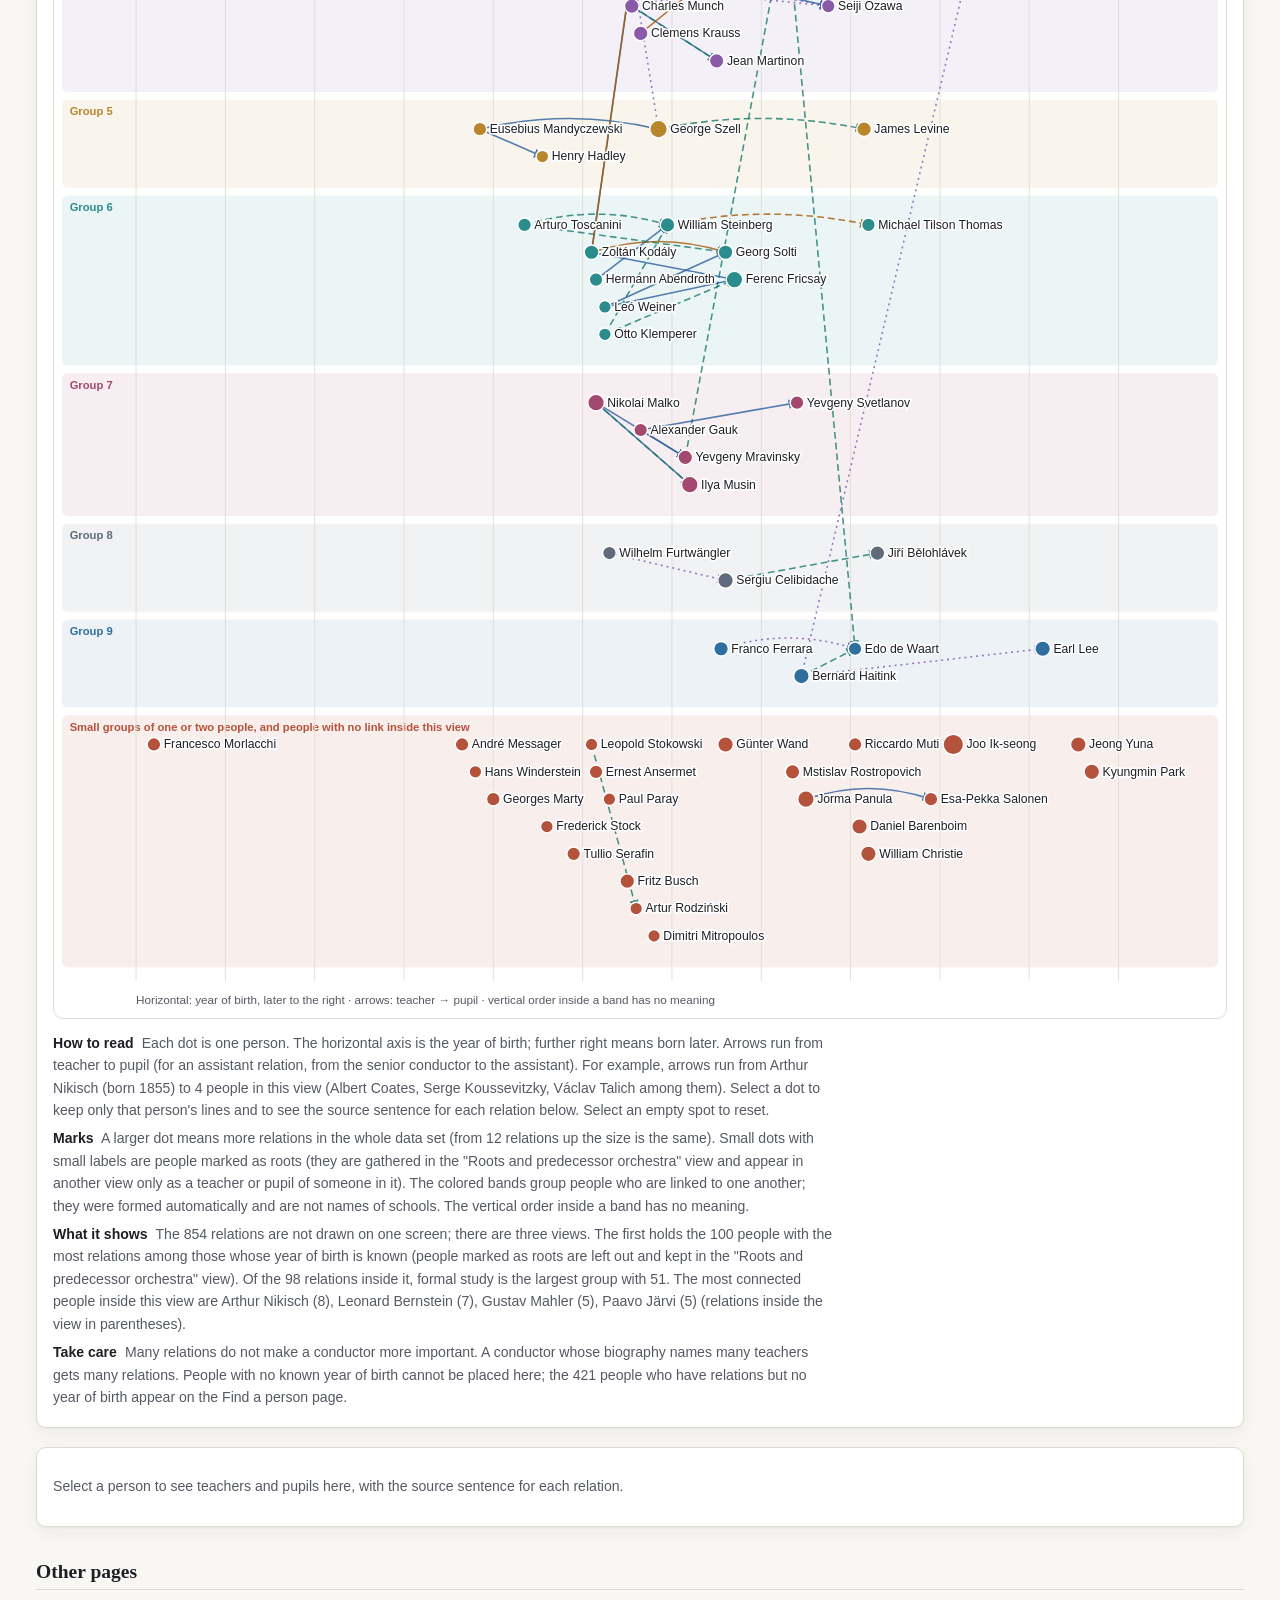
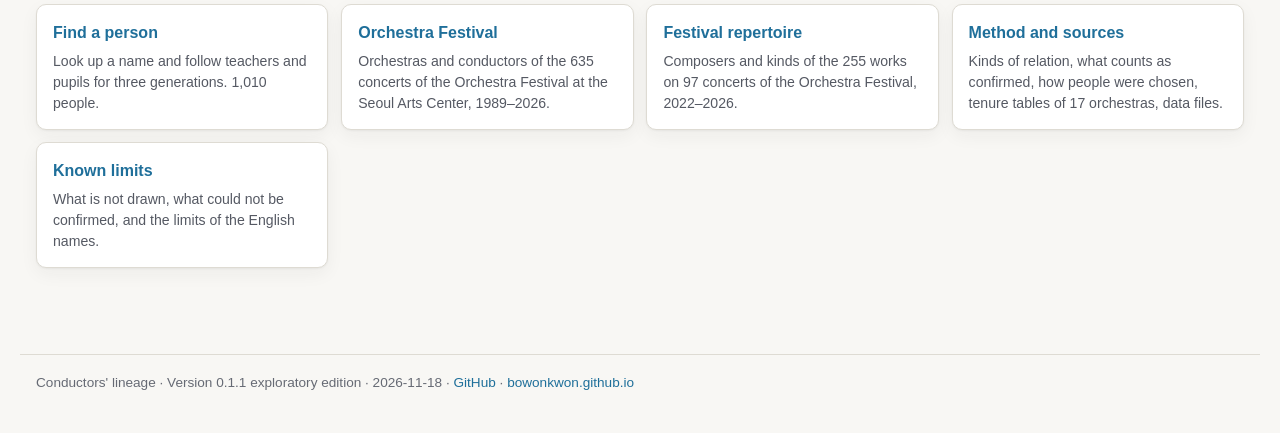
==== commit aacf369b: "0.1.1: straight from the contents to a section (section lists on pages with three or more sections, " ====
--- a/docs/en/index.html
+++ b/docs/en/index.html
@@ -7,9 +7,9 @@
 <header><a class="brand" href="index.html">Conductors' lineage</a><nav aria-label="Pages"><a href="index.html" class=on aria-current=page>Lineage chart</a><a href="find.html">Find a person</a><a href="festival.html">Orchestra Festival</a><a href="repertoire.html">Festival repertoire</a><a href="method.html">Method and sources</a><a href="limits.html">Known limits</a></nav>
 <div class="right"><a class="hub" href="https://bowonkwon.github.io/en/">All public materials</a><button id="theme" class="theme" type="button" aria-label="Light or dark">◑</button><a class="lang" href="../ko/index.html" lang="ko">한국어</a></div></header>
 <main>
-<div class="hero"><p class="eyebrow">Teachers and pupils of conductors · Version 0.1 exploratory edition</p><h1>Conductors' lineage</h1><p class="lead">Who taught each conductor, and under whom did each one work as an assistant? Every relation names its source and, wherever possible, carries the sentence that states it.</p></div>
-<div class="sum" role="note"><p><b>What this page shows</b> Conductors and their teachers are placed by year of birth, with arrows showing who studied with whom and who worked under whom as an assistant conductor.</p><p><b>What you can see</b> The site holds 854 relations among 1,010 people (572 on the list and 438 outside it who appear in a relation, 436 of them only as a teacher): formal study 651, assistant 92, short study 111. 826 are confirmed from sources other than Wikipedia; for 28 the sources disagree.</p><p><b>Take care</b> No line does not mean no relation. The 265 candidate source rows, found only in Wikipedia or in a source that was not opened directly, are not drawn. This is exploratory edition 0.1; independent verification is not finished.</p></div>
-<figure id="fig-chart"><h2 class="figtitle">Conductors and their teachers, by year of birth</h2>
+<div class="hero"><p class="eyebrow">Teachers and pupils of conductors · Version 0.1.1 exploratory edition</p><h1>Conductors' lineage</h1><p class="lead">Who taught each conductor, and under whom did each one work as an assistant? Every relation names its source and, wherever possible, carries the sentence that states it.</p></div>
+<div class="sum" role="note"><p><b>What this page shows</b> Conductors and their teachers are placed by year of birth, with arrows showing who studied with whom and who worked under whom as an assistant conductor.</p><p><b>What you can see</b> The site holds 854 relations among 1,010 people (572 on the list and 438 outside it who appear in a relation, 436 of them only as a teacher): formal study 651, assistant 92, short study 111. 826 are confirmed from sources other than Wikipedia; for 28 the sources disagree.</p><p><b>Take care</b> No line does not mean no relation. The 265 candidate source rows, found only in Wikipedia or in a source that was not opened directly, are not drawn. This is exploratory edition 0.1.1; independent verification is not finished.</p></div>
+<figure id="fig-chart"><h2 class="figtitle" id="lineage-chart">Conductors and their teachers, by year of birth<a class="hx" href="#lineage-chart" aria-label="Link to the section ‘Conductors and their teachers, by year of birth’">#</a></h2>
 <div class="ctl"><fieldset><legend>Scope</legend><span id="views" class="seg"><button type="button" data-v="top" aria-pressed="true">The 100 most connected</button><button type="button" data-v="kr" aria-pressed="false">Korean conductors with teachers and pupils (67)</button><button type="button" data-v="root" aria-pressed="false">Roots and predecessor orchestra (33)</button></span></fieldset>
 <fieldset><legend>Names</legend><label><input type="radio" name="mode" value="0" checked> Full name</label> <label><input type="radio" name="mode" value="1"> Surname</label></fieldset>
 <fieldset><legend>Kind of relation</legend><label><input type="checkbox" id="fT" checked><span class="sw T"></span>Formal study</label> <label><input type="checkbox" id="fA" checked><span class="sw A"></span>Assistant</label> <label><input type="checkbox" id="fM" checked><span class="sw M"></span>Short study</label></fieldset><fieldset><legend>Filter</legend><label><input type="checkbox" id="fCond"> Conducting teachers only</label> <label><input type="checkbox" id="fC" checked><span class="sw C"></span>Show relations where sources disagree</label></fieldset>
@@ -21,8 +21,8 @@
 <figcaption><span class="read"><b>How to read</b> Each dot is one person. The horizontal axis is the year of birth; further right means born later. Arrows run from teacher to pupil (for an assistant relation, from the senior conductor to the assistant). For example, arrows run from Arthur Nikisch (born 1855) to 4 people in this view (Albert Coates, Serge Koussevitzky, Václav Talich among them). Select a dot to keep only that person's lines and to see the source sentence for each relation below. Select an empty spot to reset.</span><span class="read"><b>Marks</b> A larger dot means more relations in the whole data set (from 12 relations up the size is the same). Small dots with small labels are people marked as roots (they are gathered in the "Roots and predecessor orchestra" view and appear in another view only as a teacher or pupil of someone in it). The colored bands group people who are linked to one another; they were formed automatically and are not names of schools. The vertical order inside a band has no meaning.</span>
 <span class="read"><b>What it shows</b> The 854 relations are not drawn on one screen; there are three views. The first holds the 100 people with the most relations among those whose year of birth is known (people marked as roots are left out and kept in the "Roots and predecessor orchestra" view). Of the 98 relations inside it, formal study is the largest group with 51. The most connected people inside this view are Arthur Nikisch (8), Leonard Bernstein (7), Gustav Mahler (5), Paavo Järvi (5) (relations inside the view in parentheses).</span><span class="care"><b>Take care</b> Many relations do not make a conductor more important. A conductor whose biography names many teachers gets many relations. People with no known year of birth cannot be placed here; the 421 people who have relations but no year of birth appear on the Find a person page.</span></figcaption></figure>
 <section class="box" id="panel" aria-live="polite"></section>
-<h2>Other pages</h2><div class="cards"><a class="card" href="find.html"><b>Find a person</b><small>Look up a name and follow teachers and pupils for three generations. 1,010 people.</small></a><a class="card" href="festival.html"><b>Orchestra Festival</b><small>Orchestras and conductors of the 635 concerts of the Orchestra Festival at the Seoul Arts Center, 1989–2026.</small></a><a class="card" href="repertoire.html"><b>Festival repertoire</b><small>Composers and kinds of the 255 works on 97 concerts of the Orchestra Festival, 2022–2026.</small></a><a class="card" href="method.html"><b>Method and sources</b><small>Kinds of relation, what counts as confirmed, how people were chosen, tenure tables of 17 orchestras, data files.</small></a><a class="card" href="limits.html"><b>Known limits</b><small>What is not drawn, what could not be confirmed, and the limits of the English names.</small></a></div>
+<h2 id="more">Other pages<a class="hx" href="#more" aria-label="Link to the section ‘Other pages’">#</a></h2><div class="cards"><a class="card" href="find.html"><b>Find a person</b><small>Look up a name and follow teachers and pupils for three generations. 1,010 people.</small></a><a class="card" href="festival.html"><b>Orchestra Festival</b><small>Orchestras and conductors of the 635 concerts of the Orchestra Festival at the Seoul Arts Center, 1989–2026.</small></a><a class="card" href="repertoire.html"><b>Festival repertoire</b><small>Composers and kinds of the 255 works on 97 concerts of the Orchestra Festival, 2022–2026.</small></a><a class="card" href="method.html"><b>Method and sources</b><small>Kinds of relation, what counts as confirmed, how people were chosen, tenure tables of 17 orchestras, data files.</small></a><a class="card" href="limits.html"><b>Known limits</b><small>What is not drawn, what could not be confirmed, and the limits of the English names.</small></a></div>
 </main>
-<footer>Conductors' lineage · Version 0.1 exploratory edition · 2026-11-16 · <a href="https://github.com/BowonKwon/Conductors-Lineage">GitHub</a> · <a href="https://bowonkwon.github.io/en/">bowonkwon.github.io</a></footer>
-<script src="../assets/data.js"></script><script>window.CL_T={"chart_aria": "Relations among {n} conductors and teachers, by year of birth", "lane": "Group {n}", "lane_loose": "Small groups of one or two people, and people with no link inside this view", "axis": "Horizontal: year of birth, later to the right · arrows: teacher → pupil · vertical order inside a band has no meaning", "type": {"T": "formal study", "A": "assistant", "M": "short study"}, "conflict": "sources disagree", "candidate": "candidate", "denies": "this source denies the relation", "ctx": "(read from context)", "subject": "Subject:", "year_unverified": "(year not confirmed in the source)", "paraphrase": "Paraphrase:", "source_link": "source", "mark": {"root": "Root: an early Kapellmeister or composer from before conducting became a profession of its own", "root_kr": "Root: first Korean generation, a composer or performer who also conducted", "root_dresden": "Root: led music at the Dresden court before 1733 (Kapellmeister and the like)", "predecessor_leningrad": "Predecessor orchestra: led a predecessor of the Leningrad Philharmonic (Court Orchestra and State Orchestra, 1882–1920)", "festival_only": "Included on the basis of an appearance at the Orchestra Festival", "abroad_kr": "Conductor of Korean descent with foreign nationality and no post as head of a Korean orchestra."}, "abroad_basis": "Reason for inclusion: {b}", "outside": "Outside the list: not on the list, appears only in a relation (mostly as the teacher). Dates and this person's own teachers were not researched separately.", "tenure_h": "Tenures as head of the 17 orchestras", "career": "Career note:", "career_ko": "Career note (in Korean):", "rr_title": "* The conductor's own Latin spelling was not found: customary spelling of the surname, given name by the Revised Romanization of Korean. The conductor's own spelling may differ.", "ko_tentative": "", "teachers_h": "Teachers and seniors", "pupils_h": "Pupils and assistants", "no_teacher": "No relation drawn yet.", "no_pupil": "No relation drawn yet.", "wikidata": "Wikidata", "to_tree": "Open this person's lineage tree", "tree_h": "Lineage tree: {name}", "tree_h0": "Lineage tree", "tree_none": "No one is linked to this person by a relation drawn here yet (if a filter is on, try turning it off).", "tree_empty": "Type a name above or pick an example to draw that person's teachers and pupils for three generations.", "tree_note": "Teachers are to the left and pupils to the right, three generations each way. A dashed box is a person outside the list.", "tree_note_m": "Teachers are above and pupils below. The color of the left edge is the kind of relation in the legend. The small text gives the year of birth and the person linked to. Select a name to move to that person.", "gen_up": "Teachers, {n} up", "gen_dn": "Pupils, {n} down", "gen_me": "Selected", "panel_empty": "Select a person to see teachers and pupils here, with the source sentence for each relation.", "find_href": "find.html"};</script><script src="../assets/app.js"></script>
+<footer>Conductors' lineage · Version 0.1.1 exploratory edition · 2026-11-18 · <a href="https://github.com/BowonKwon/Conductors-Lineage">GitHub</a> · <a href="https://bowonkwon.github.io/en/">bowonkwon.github.io</a></footer>
+<script src="../assets/data.js"></script><script>window.CL_T={"chart_aria": "Relations among {n} conductors and teachers, by year of birth", "lane": "Group {n}", "lane_loose": "Small groups of one or two people, and people with no link inside this view", "axis": "Horizontal: year of birth, later to the right · arrows: teacher → pupil · vertical order inside a band has no meaning", "type": {"T": "formal study", "A": "assistant", "M": "short study"}, "conflict": "sources disagree", "candidate": "candidate", "denies": "this source denies the relation", "ctx": "(read from context)", "subject": "Subject:", "year_unverified": "(year not confirmed in the source)", "paraphrase": "Paraphrase:", "source_link": "source", "mark": {"root": "Root: an early Kapellmeister or composer from before conducting became a profession of its own", "root_kr": "Root: first Korean generation, a composer or performer who also conducted", "root_dresden": "Root: led music at the Dresden court before 1733 (Kapellmeister and the like)", "predecessor_leningrad": "Predecessor orchestra: led a predecessor of the Leningrad Philharmonic (Court Orchestra and State Orchestra, 1882–1920)", "festival_only": "Included on the basis of an appearance at the Orchestra Festival", "abroad_kr": "Conductor of Korean descent with foreign nationality and no post as head of a Korean orchestra."}, "abroad_basis": "Reason for inclusion: {b}", "outside": "Outside the list: not on the list, appears only in a relation (mostly as the teacher). Dates and this person's own teachers were not researched separately.", "tenure_h": "Tenures as head of the 17 orchestras", "career": "Career note:", "career_ko": "Career note (in Korean):", "rr_title": "* The conductor's own Latin spelling was not found: customary spelling of the surname, given name by the Revised Romanization of Korean. The conductor's own spelling may differ.", "ko_tentative": "", "teachers_h": "Teachers and seniors", "pupils_h": "Pupils and assistants", "no_teacher": "No relation drawn yet.", "no_pupil": "No relation drawn yet.", "wikidata": "Wikidata", "to_tree": "Open this person's lineage tree", "tree_h": "Lineage tree: {name}", "tree_h0": "Lineage tree", "tree_none": "No one is linked to this person by a relation drawn here yet (if a filter is on, try turning it off).", "tree_empty": "Type a name above or pick an example to draw that person's teachers and pupils for three generations.", "tree_note": "Teachers are to the left and pupils to the right, three generations each way. A dashed box is a person outside the list.", "tree_note_m": "Teachers are above and pupils below. The color of the left edge is the kind of relation in the legend. The small text gives the year of birth and the person linked to. Select a name to move to that person.", "gen_up": "Teachers, {n} up", "gen_dn": "Pupils, {n} down", "gen_me": "Selected", "panel_empty": "Select a person to see teachers and pupils here, with the source sentence for each relation.", "find_href": "find.html"};</script><script src="../assets/app.js"></script><script>(function(){var d=document,r=d.documentElement,h=d.querySelector("header"),SF=1024,m=SF&&window.matchMedia?matchMedia("(min-width:"+SF+"px)"):null;r.classList.add("navjs");function gap(){var on=h&&m&&m.matches&&window.CSS&&CSS.supports&&CSS.supports("overflow-x","clip");r.style.setProperty("--hh",on?(h.offsetHeight+12)+"px":".9rem")}gap();addEventListener("resize",gap);addEventListener("load",gap);var c=d.querySelector("nav.toc"),p=d.querySelector(".totoc");function pill(){p.classList.toggle("show",c.getBoundingClientRect().bottom<0)}if(c&&p){addEventListener("scroll",pill,{passive:true});addEventListener("resize",pill);pill()}var ls=d.querySelectorAll("header a.lang,header .lang a");for(var i=0;i<ls.length;i++)(function(l){l.addEventListener("click",function(){if(location.hash&&(l.getAttribute("href")||"").indexOf("http")!==0)l.href=l.href.split("#")[0]+location.hash})})(ls[i])})();</script>
 </body></html>
--- a/docs/assets/style.css
+++ b/docs/assets/style.css
@@ -78,3 +78,22 @@
 sup{font-size:.7em}
 @media(max-width:700px){.deskonly{display:none}main{padding:1rem 16px 3rem}header{padding:.45rem 16px}header .hub{display:none}.hint{display:block}.ctl label{white-space:normal}.hb{grid-template-columns:minmax(6em,9.5em) 1fr 2.8em;gap:.4rem;font-size:.84rem}th,td{padding:.35rem .45rem}}
 ul.plain{list-style:none;margin:0 0 .3rem;padding:0}ul.plain li{margin:.1rem 0}
+
+h2[id],h3[id],figure[id],nav.toc{scroll-margin-top:var(--hh,.9rem)}
+@media(min-width:1024px){body{overflow-x:clip}h2[id],h3[id],figure[id],nav.toc{scroll-margin-top:var(--hh,6rem)}.sibs{top:var(--hh,6rem);max-height:calc(100vh - var(--hh,6rem) - .8rem)}}
+.hx{margin-left:.45rem;font-family:var(--body);font-size:.8em;font-weight:400;color:var(--fg3);opacity:0;transition:opacity .15s}.hx:hover{text-decoration:none;color:var(--accent)}
+h2:hover .hx,h3:hover .hx,.hx:focus-visible{opacity:1}@media(hover:none){.hx{opacity:.6}}
+nav.toc{border:1px solid var(--line);border-radius:10px;background:var(--card);padding:.7rem 1rem .8rem;margin:1.3rem 0 .2rem;font-size:.92rem;max-width:72ch}
+nav.toc b{display:block;font-size:.84rem;font-weight:600;color:var(--fg2);margin-bottom:.3rem}
+nav.toc ul{list-style:none;margin:0;padding:0;columns:2;column-gap:1.8rem;max-width:none}nav.toc li{margin:0;padding:.14rem 0;break-inside:avoid;line-height:1.5}
+@media(max-width:640px){nav.toc ul{columns:1}}
+.chlist{margin:.1rem 0 1rem;font-size:.92rem}.chlist summary{font-size:.92rem}.chlist summary small{color:var(--fg3);margin-left:.4rem}
+.chlist ol,.chlist .box{list-style:none;margin:.5rem 0 .4rem;padding:.6rem 1rem .7rem;border:1px solid var(--line);border-radius:10px;background:var(--card);max-width:72ch}
+.chlist li{margin:0;padding:.16rem 0;line-height:1.5}.chlist li small{color:var(--fg3);margin-left:.35rem;white-space:nowrap}
+.chlist a[aria-current]{color:var(--fg);font-weight:600}.chlist p{margin:.3rem 0 0;font-size:.88rem}
+.chlist .tree,.chlist .tree ul{list-style:none;margin:0;padding:0}.chlist .tree>li{padding:.3rem 0}.chlist .tree>li>a{font-weight:600}
+.chlist .tree ul{padding-left:1rem;font-size:.95em}.chlist .box b{display:block;margin:.7rem 0 .1rem;font-size:.84rem;font-weight:600;color:var(--fg2);border-top:1px solid var(--line2);padding-top:.6rem}
+.totoc{position:fixed;right:.9rem;bottom:.9rem;z-index:6;font-size:.84rem;font-weight:600;line-height:1;color:var(--fg);background:var(--card);border:1px solid var(--line);border-radius:999px;padding:.55rem .85rem;box-shadow:var(--shadow)}
+.totoc:hover{text-decoration:none;border-color:var(--accent);color:var(--accent)}
+.navjs .totoc{opacity:0;visibility:hidden;transition:opacity .15s,visibility .15s}.navjs .totoc.show{opacity:1;visibility:visible}
+@media print{.totoc,.hx{display:none}}
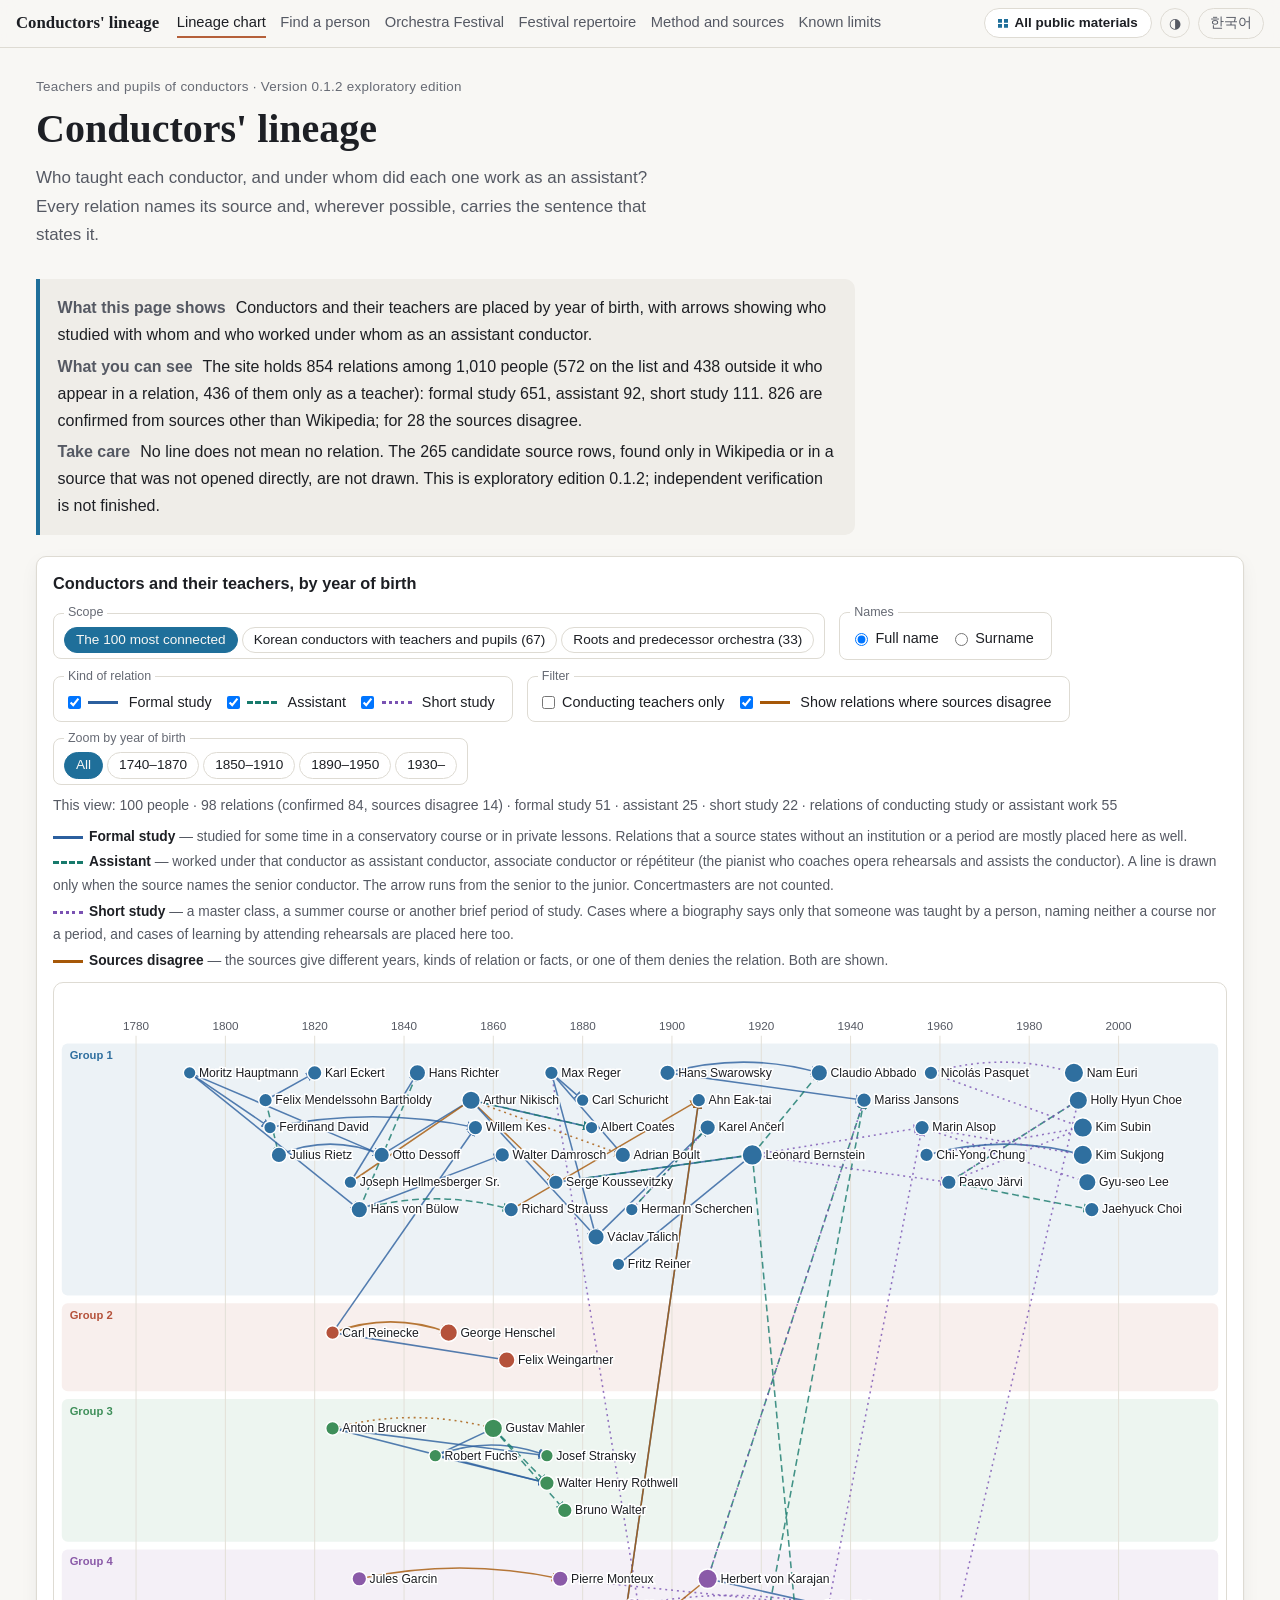
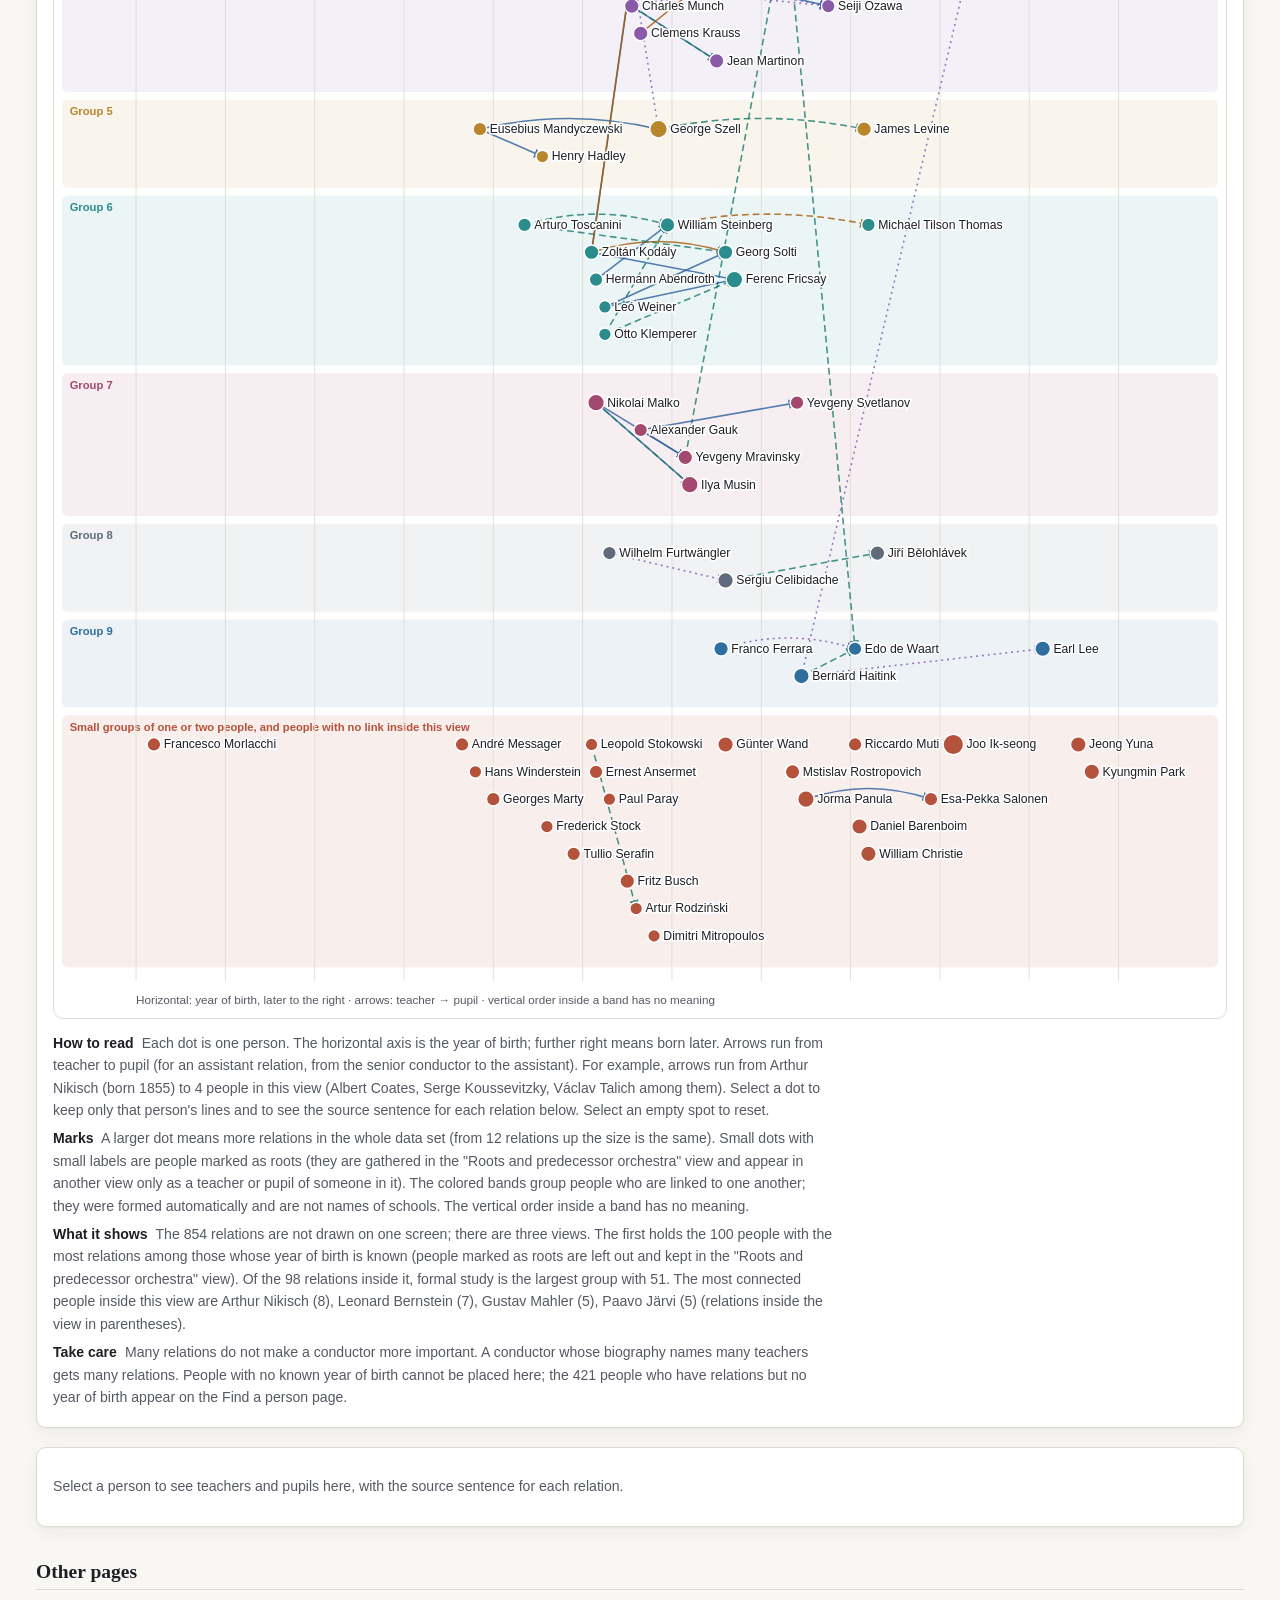
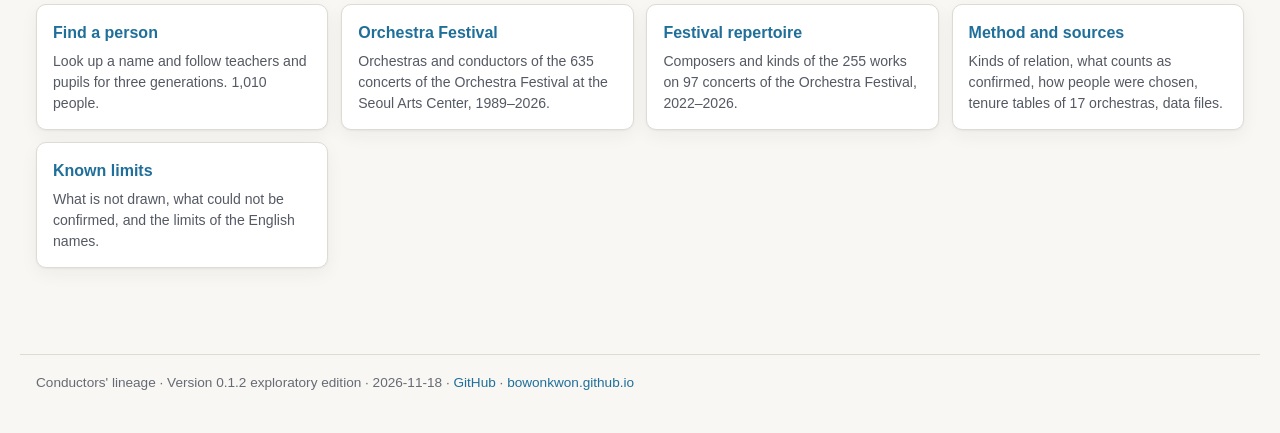
==== commit 6328d61f: "0.1.2: the language switch stays on screen as a small button at the bottom right once the top menu s" ====
--- a/docs/en/index.html
+++ b/docs/en/index.html
@@ -7,8 +7,8 @@
 <header><a class="brand" href="index.html">Conductors' lineage</a><nav aria-label="Pages"><a href="index.html" class=on aria-current=page>Lineage chart</a><a href="find.html">Find a person</a><a href="festival.html">Orchestra Festival</a><a href="repertoire.html">Festival repertoire</a><a href="method.html">Method and sources</a><a href="limits.html">Known limits</a></nav>
 <div class="right"><a class="hub" href="https://bowonkwon.github.io/en/">All public materials</a><button id="theme" class="theme" type="button" aria-label="Light or dark">◑</button><a class="lang" href="../ko/index.html" lang="ko">한국어</a></div></header>
 <main>
-<div class="hero"><p class="eyebrow">Teachers and pupils of conductors · Version 0.1.1 exploratory edition</p><h1>Conductors' lineage</h1><p class="lead">Who taught each conductor, and under whom did each one work as an assistant? Every relation names its source and, wherever possible, carries the sentence that states it.</p></div>
-<div class="sum" role="note"><p><b>What this page shows</b> Conductors and their teachers are placed by year of birth, with arrows showing who studied with whom and who worked under whom as an assistant conductor.</p><p><b>What you can see</b> The site holds 854 relations among 1,010 people (572 on the list and 438 outside it who appear in a relation, 436 of them only as a teacher): formal study 651, assistant 92, short study 111. 826 are confirmed from sources other than Wikipedia; for 28 the sources disagree.</p><p><b>Take care</b> No line does not mean no relation. The 265 candidate source rows, found only in Wikipedia or in a source that was not opened directly, are not drawn. This is exploratory edition 0.1.1; independent verification is not finished.</p></div>
+<div class="hero"><p class="eyebrow">Teachers and pupils of conductors · Version 0.1.2 exploratory edition</p><h1>Conductors' lineage</h1><p class="lead">Who taught each conductor, and under whom did each one work as an assistant? Every relation names its source and, wherever possible, carries the sentence that states it.</p></div>
+<div class="sum" role="note"><p><b>What this page shows</b> Conductors and their teachers are placed by year of birth, with arrows showing who studied with whom and who worked under whom as an assistant conductor.</p><p><b>What you can see</b> The site holds 854 relations among 1,010 people (572 on the list and 438 outside it who appear in a relation, 436 of them only as a teacher): formal study 651, assistant 92, short study 111. 826 are confirmed from sources other than Wikipedia; for 28 the sources disagree.</p><p><b>Take care</b> No line does not mean no relation. The 265 candidate source rows, found only in Wikipedia or in a source that was not opened directly, are not drawn. This is exploratory edition 0.1.2; independent verification is not finished.</p></div>
 <figure id="fig-chart"><h2 class="figtitle" id="lineage-chart">Conductors and their teachers, by year of birth<a class="hx" href="#lineage-chart" aria-label="Link to the section ‘Conductors and their teachers, by year of birth’">#</a></h2>
 <div class="ctl"><fieldset><legend>Scope</legend><span id="views" class="seg"><button type="button" data-v="top" aria-pressed="true">The 100 most connected</button><button type="button" data-v="kr" aria-pressed="false">Korean conductors with teachers and pupils (67)</button><button type="button" data-v="root" aria-pressed="false">Roots and predecessor orchestra (33)</button></span></fieldset>
 <fieldset><legend>Names</legend><label><input type="radio" name="mode" value="0" checked> Full name</label> <label><input type="radio" name="mode" value="1"> Surname</label></fieldset>
@@ -23,6 +23,6 @@
 <section class="box" id="panel" aria-live="polite"></section>
 <h2 id="more">Other pages<a class="hx" href="#more" aria-label="Link to the section ‘Other pages’">#</a></h2><div class="cards"><a class="card" href="find.html"><b>Find a person</b><small>Look up a name and follow teachers and pupils for three generations. 1,010 people.</small></a><a class="card" href="festival.html"><b>Orchestra Festival</b><small>Orchestras and conductors of the 635 concerts of the Orchestra Festival at the Seoul Arts Center, 1989–2026.</small></a><a class="card" href="repertoire.html"><b>Festival repertoire</b><small>Composers and kinds of the 255 works on 97 concerts of the Orchestra Festival, 2022–2026.</small></a><a class="card" href="method.html"><b>Method and sources</b><small>Kinds of relation, what counts as confirmed, how people were chosen, tenure tables of 17 orchestras, data files.</small></a><a class="card" href="limits.html"><b>Known limits</b><small>What is not drawn, what could not be confirmed, and the limits of the English names.</small></a></div>
 </main>
-<footer>Conductors' lineage · Version 0.1.1 exploratory edition · 2026-11-18 · <a href="https://github.com/BowonKwon/Conductors-Lineage">GitHub</a> · <a href="https://bowonkwon.github.io/en/">bowonkwon.github.io</a></footer>
-<script src="../assets/data.js"></script><script>window.CL_T={"chart_aria": "Relations among {n} conductors and teachers, by year of birth", "lane": "Group {n}", "lane_loose": "Small groups of one or two people, and people with no link inside this view", "axis": "Horizontal: year of birth, later to the right · arrows: teacher → pupil · vertical order inside a band has no meaning", "type": {"T": "formal study", "A": "assistant", "M": "short study"}, "conflict": "sources disagree", "candidate": "candidate", "denies": "this source denies the relation", "ctx": "(read from context)", "subject": "Subject:", "year_unverified": "(year not confirmed in the source)", "paraphrase": "Paraphrase:", "source_link": "source", "mark": {"root": "Root: an early Kapellmeister or composer from before conducting became a profession of its own", "root_kr": "Root: first Korean generation, a composer or performer who also conducted", "root_dresden": "Root: led music at the Dresden court before 1733 (Kapellmeister and the like)", "predecessor_leningrad": "Predecessor orchestra: led a predecessor of the Leningrad Philharmonic (Court Orchestra and State Orchestra, 1882–1920)", "festival_only": "Included on the basis of an appearance at the Orchestra Festival", "abroad_kr": "Conductor of Korean descent with foreign nationality and no post as head of a Korean orchestra."}, "abroad_basis": "Reason for inclusion: {b}", "outside": "Outside the list: not on the list, appears only in a relation (mostly as the teacher). Dates and this person's own teachers were not researched separately.", "tenure_h": "Tenures as head of the 17 orchestras", "career": "Career note:", "career_ko": "Career note (in Korean):", "rr_title": "* The conductor's own Latin spelling was not found: customary spelling of the surname, given name by the Revised Romanization of Korean. The conductor's own spelling may differ.", "ko_tentative": "", "teachers_h": "Teachers and seniors", "pupils_h": "Pupils and assistants", "no_teacher": "No relation drawn yet.", "no_pupil": "No relation drawn yet.", "wikidata": "Wikidata", "to_tree": "Open this person's lineage tree", "tree_h": "Lineage tree: {name}", "tree_h0": "Lineage tree", "tree_none": "No one is linked to this person by a relation drawn here yet (if a filter is on, try turning it off).", "tree_empty": "Type a name above or pick an example to draw that person's teachers and pupils for three generations.", "tree_note": "Teachers are to the left and pupils to the right, three generations each way. A dashed box is a person outside the list.", "tree_note_m": "Teachers are above and pupils below. The color of the left edge is the kind of relation in the legend. The small text gives the year of birth and the person linked to. Select a name to move to that person.", "gen_up": "Teachers, {n} up", "gen_dn": "Pupils, {n} down", "gen_me": "Selected", "panel_empty": "Select a person to see teachers and pupils here, with the source sentence for each relation.", "find_href": "find.html"};</script><script src="../assets/app.js"></script><script>(function(){var d=document,r=d.documentElement,h=d.querySelector("header"),SF=1024,m=SF&&window.matchMedia?matchMedia("(min-width:"+SF+"px)"):null;r.classList.add("navjs");function gap(){var on=h&&m&&m.matches&&window.CSS&&CSS.supports&&CSS.supports("overflow-x","clip");r.style.setProperty("--hh",on?(h.offsetHeight+12)+"px":".9rem")}gap();addEventListener("resize",gap);addEventListener("load",gap);var c=d.querySelector("nav.toc"),p=d.querySelector(".totoc");function pill(){p.classList.toggle("show",c.getBoundingClientRect().bottom<0)}if(c&&p){addEventListener("scroll",pill,{passive:true});addEventListener("resize",pill);pill()}var ls=d.querySelectorAll("header a.lang,header .lang a");for(var i=0;i<ls.length;i++)(function(l){l.addEventListener("click",function(){if(location.hash&&(l.getAttribute("href")||"").indexOf("http")!==0)l.href=l.href.split("#")[0]+location.hash})})(ls[i])})();</script>
+<footer>Conductors' lineage · Version 0.1.2 exploratory edition · 2026-11-18 · <a href="https://github.com/BowonKwon/Conductors-Lineage">GitHub</a> · <a href="https://bowonkwon.github.io/en/">bowonkwon.github.io</a></footer>
+<script src="../assets/data.js"></script><script>window.CL_T={"chart_aria": "Relations among {n} conductors and teachers, by year of birth", "lane": "Group {n}", "lane_loose": "Small groups of one or two people, and people with no link inside this view", "axis": "Horizontal: year of birth, later to the right · arrows: teacher → pupil · vertical order inside a band has no meaning", "type": {"T": "formal study", "A": "assistant", "M": "short study"}, "conflict": "sources disagree", "candidate": "candidate", "denies": "this source denies the relation", "ctx": "(read from context)", "subject": "Subject:", "year_unverified": "(year not confirmed in the source)", "paraphrase": "Paraphrase:", "source_link": "source", "mark": {"root": "Root: an early Kapellmeister or composer from before conducting became a profession of its own", "root_kr": "Root: first Korean generation, a composer or performer who also conducted", "root_dresden": "Root: led music at the Dresden court before 1733 (Kapellmeister and the like)", "predecessor_leningrad": "Predecessor orchestra: led a predecessor of the Leningrad Philharmonic (Court Orchestra and State Orchestra, 1882–1920)", "festival_only": "Included on the basis of an appearance at the Orchestra Festival", "abroad_kr": "Conductor of Korean descent with foreign nationality and no post as head of a Korean orchestra."}, "abroad_basis": "Reason for inclusion: {b}", "outside": "Outside the list: not on the list, appears only in a relation (mostly as the teacher). Dates and this person's own teachers were not researched separately.", "tenure_h": "Tenures as head of the 17 orchestras", "career": "Career note:", "career_ko": "Career note (in Korean):", "rr_title": "* The conductor's own Latin spelling was not found: customary spelling of the surname, given name by the Revised Romanization of Korean. The conductor's own spelling may differ.", "ko_tentative": "", "teachers_h": "Teachers and seniors", "pupils_h": "Pupils and assistants", "no_teacher": "No relation drawn yet.", "no_pupil": "No relation drawn yet.", "wikidata": "Wikidata", "to_tree": "Open this person's lineage tree", "tree_h": "Lineage tree: {name}", "tree_h0": "Lineage tree", "tree_none": "No one is linked to this person by a relation drawn here yet (if a filter is on, try turning it off).", "tree_empty": "Type a name above or pick an example to draw that person's teachers and pupils for three generations.", "tree_note": "Teachers are to the left and pupils to the right, three generations each way. A dashed box is a person outside the list.", "tree_note_m": "Teachers are above and pupils below. The color of the left edge is the kind of relation in the legend. The small text gives the year of birth and the person linked to. Select a name to move to that person.", "gen_up": "Teachers, {n} up", "gen_dn": "Pupils, {n} down", "gen_me": "Selected", "panel_empty": "Select a person to see teachers and pupils here, with the source sentence for each relation.", "find_href": "find.html"};</script><script src="../assets/app.js"></script><script>(function(){var d=document,r=d.documentElement,h=d.querySelector("header"),SF=1024,m=SF&&window.matchMedia?matchMedia("(min-width:"+SF+"px)"):null;r.classList.add("navjs");function gap(){var on=h&&m&&m.matches&&window.CSS&&CSS.supports&&CSS.supports("overflow-x","clip");r.style.setProperty("--hh",on?(h.offsetHeight+12)+"px":".9rem")}gap();addEventListener("resize",gap);addEventListener("load",gap);var c=d.querySelector("nav.toc"),p=d.querySelector(".totoc");function pill(){p.classList.toggle("show",c.getBoundingClientRect().bottom<0)}if(c&&p){addEventListener("scroll",pill,{passive:true});addEventListener("resize",pill);pill()}var hl=d.querySelector("header a.lang,header .lang a");if(h&&hl){var fl=d.createElement("a");fl.className="tolang";fl.href=hl.getAttribute("href");fl.textContent=hl.textContent;d.body.appendChild(fl);function lp(){var off=h.getBoundingClientRect().bottom<0;fl.classList.toggle("show",off);r.style.setProperty("--tocw",p&&p.classList.contains("show")?(p.offsetWidth+8)+"px":"0px")}addEventListener("scroll",lp,{passive:true});addEventListener("resize",lp);lp()}var ls=d.querySelectorAll("header a.lang,header .lang a,a.tolang");for(var i=0;i<ls.length;i++)(function(l){l.addEventListener("click",function(){if(location.hash&&(l.getAttribute("href")||"").indexOf("http")!==0)l.href=l.href.split("#")[0]+location.hash})})(ls[i])})();</script>
 </body></html>
--- a/docs/assets/style.css
+++ b/docs/assets/style.css
@@ -94,6 +94,7 @@
 .chlist .tree,.chlist .tree ul{list-style:none;margin:0;padding:0}.chlist .tree>li{padding:.3rem 0}.chlist .tree>li>a{font-weight:600}
 .chlist .tree ul{padding-left:1rem;font-size:.95em}.chlist .box b{display:block;margin:.7rem 0 .1rem;font-size:.84rem;font-weight:600;color:var(--fg2);border-top:1px solid var(--line2);padding-top:.6rem}
 .totoc{position:fixed;right:.9rem;bottom:.9rem;z-index:6;font-size:.84rem;font-weight:600;line-height:1;color:var(--fg);background:var(--card);border:1px solid var(--line);border-radius:999px;padding:.55rem .85rem;box-shadow:var(--shadow)}
+.tolang{position:fixed;bottom:.9rem;right:calc(.9rem + var(--tocw,0px));z-index:6;font-size:.84rem;font-weight:600;line-height:1;color:var(--fg);background:var(--card);border:1px solid var(--line);border-radius:999px;padding:.55rem .85rem;box-shadow:var(--shadow);opacity:0;visibility:hidden;transition:opacity .15s,visibility .15s}.tolang.show{opacity:1;visibility:visible}.tolang:hover{text-decoration:none;border-color:var(--accent);color:var(--accent)}
 .totoc:hover{text-decoration:none;border-color:var(--accent);color:var(--accent)}
 .navjs .totoc{opacity:0;visibility:hidden;transition:opacity .15s,visibility .15s}.navjs .totoc.show{opacity:1;visibility:visible}
-@media print{.totoc,.hx{display:none}}
+@media print{.totoc,.tolang,.hx{display:none}}
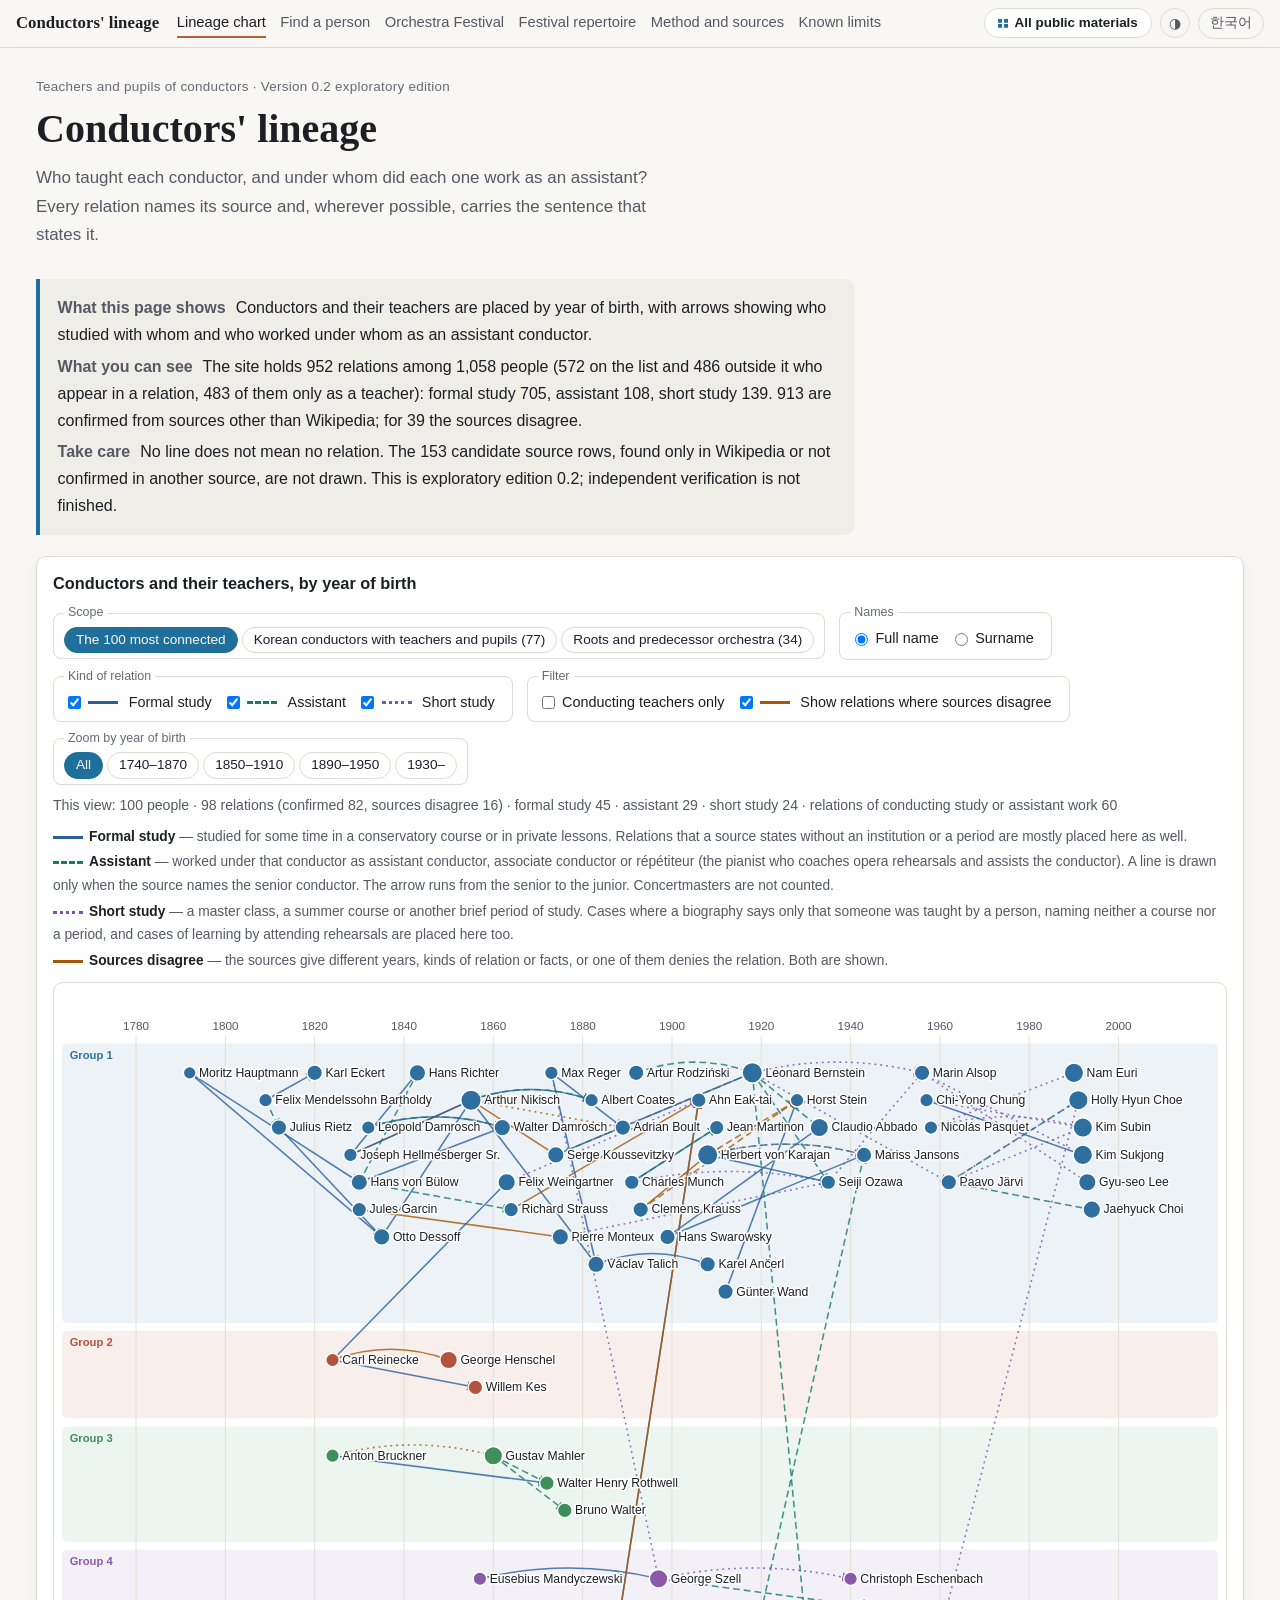
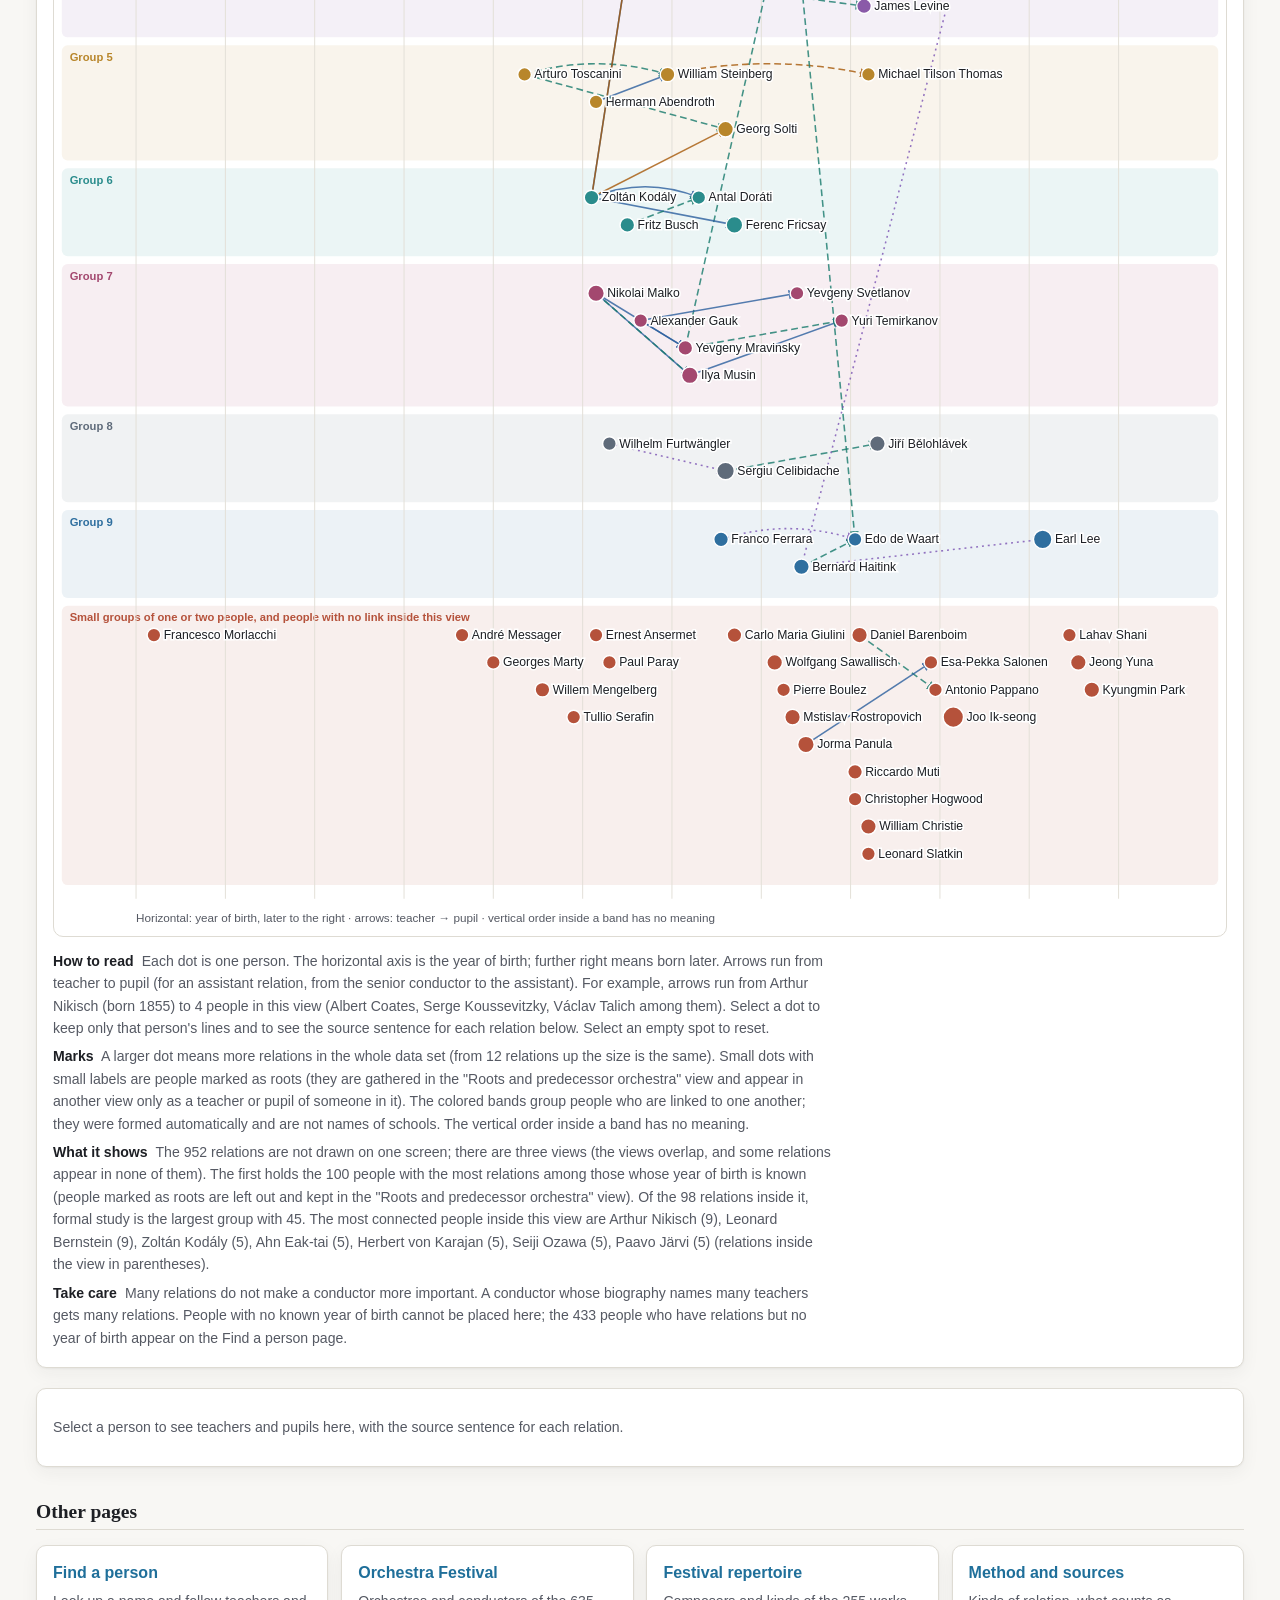
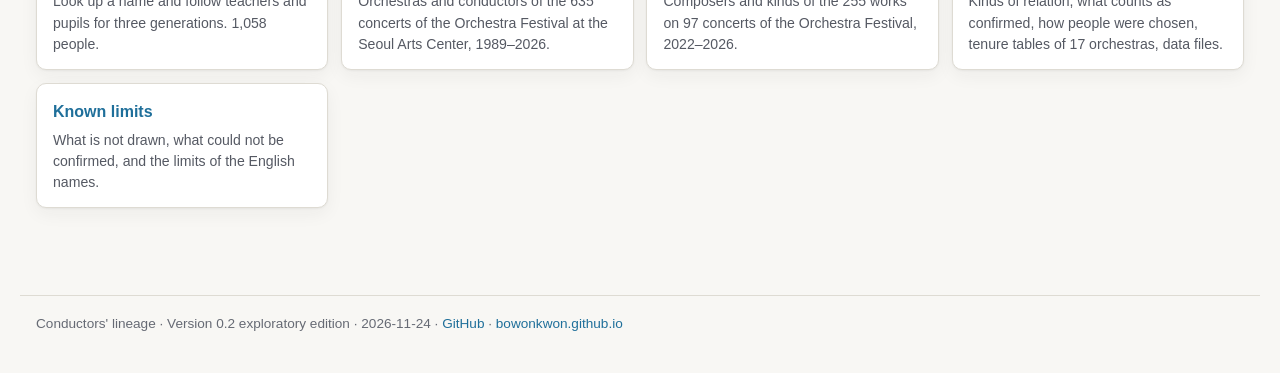
==== commit 7c5d4f0a: "0.2 (exploratory edition): candidate rows that rested on Wikipedia alone were checked again against " ====
--- a/docs/en/index.html
+++ b/docs/en/index.html
@@ -1,16 +1,16 @@
 <!DOCTYPE html>
 <html lang="en"><head><meta charset="utf-8"><meta name="viewport" content="width=device-width,initial-scale=1">
-<title>Conductors&#x27; lineage</title><meta name="description" content="Who taught each conductor, and whom each conductor assisted, with the source beside every relation. Exploratory edition: 1,010 people, 854 relations.">
+<title>Conductors&#x27; lineage</title><meta name="description" content="Who taught each conductor, and whom each conductor assisted, with the source beside every relation. Exploratory edition: 1,058 people, 952 relations.">
 <script>(function(){var q=new URLSearchParams(location.search).get("theme");try{if(q==="light"||q==="dark"){localStorage.setItem("cl-theme",q)}else if(q==="auto"){localStorage.removeItem("cl-theme")}var v=localStorage.getItem("cl-theme");if(v)document.documentElement.setAttribute("data-theme",v)}catch(e){}})();</script>
 <link rel="stylesheet" href="../assets/style.css">
 </head><body>
 <header><a class="brand" href="index.html">Conductors' lineage</a><nav aria-label="Pages"><a href="index.html" class=on aria-current=page>Lineage chart</a><a href="find.html">Find a person</a><a href="festival.html">Orchestra Festival</a><a href="repertoire.html">Festival repertoire</a><a href="method.html">Method and sources</a><a href="limits.html">Known limits</a></nav>
 <div class="right"><a class="hub" href="https://bowonkwon.github.io/en/">All public materials</a><button id="theme" class="theme" type="button" aria-label="Light or dark">◑</button><a class="lang" href="../ko/index.html" lang="ko">한국어</a></div></header>
 <main>
-<div class="hero"><p class="eyebrow">Teachers and pupils of conductors · Version 0.1.2 exploratory edition</p><h1>Conductors' lineage</h1><p class="lead">Who taught each conductor, and under whom did each one work as an assistant? Every relation names its source and, wherever possible, carries the sentence that states it.</p></div>
-<div class="sum" role="note"><p><b>What this page shows</b> Conductors and their teachers are placed by year of birth, with arrows showing who studied with whom and who worked under whom as an assistant conductor.</p><p><b>What you can see</b> The site holds 854 relations among 1,010 people (572 on the list and 438 outside it who appear in a relation, 436 of them only as a teacher): formal study 651, assistant 92, short study 111. 826 are confirmed from sources other than Wikipedia; for 28 the sources disagree.</p><p><b>Take care</b> No line does not mean no relation. The 265 candidate source rows, found only in Wikipedia or in a source that was not opened directly, are not drawn. This is exploratory edition 0.1.2; independent verification is not finished.</p></div>
+<div class="hero"><p class="eyebrow">Teachers and pupils of conductors · Version 0.2 exploratory edition</p><h1>Conductors' lineage</h1><p class="lead">Who taught each conductor, and under whom did each one work as an assistant? Every relation names its source and, wherever possible, carries the sentence that states it.</p></div>
+<div class="sum" role="note"><p><b>What this page shows</b> Conductors and their teachers are placed by year of birth, with arrows showing who studied with whom and who worked under whom as an assistant conductor.</p><p><b>What you can see</b> The site holds 952 relations among 1,058 people (572 on the list and 486 outside it who appear in a relation, 483 of them only as a teacher): formal study 705, assistant 108, short study 139. 913 are confirmed from sources other than Wikipedia; for 39 the sources disagree.</p><p><b>Take care</b> No line does not mean no relation. The 153 candidate source rows, found only in Wikipedia or not confirmed in another source, are not drawn. This is exploratory edition 0.2; independent verification is not finished.</p></div>
 <figure id="fig-chart"><h2 class="figtitle" id="lineage-chart">Conductors and their teachers, by year of birth<a class="hx" href="#lineage-chart" aria-label="Link to the section ‘Conductors and their teachers, by year of birth’">#</a></h2>
-<div class="ctl"><fieldset><legend>Scope</legend><span id="views" class="seg"><button type="button" data-v="top" aria-pressed="true">The 100 most connected</button><button type="button" data-v="kr" aria-pressed="false">Korean conductors with teachers and pupils (67)</button><button type="button" data-v="root" aria-pressed="false">Roots and predecessor orchestra (33)</button></span></fieldset>
+<div class="ctl"><fieldset><legend>Scope</legend><span id="views" class="seg"><button type="button" data-v="top" aria-pressed="true">The 100 most connected</button><button type="button" data-v="kr" aria-pressed="false">Korean conductors with teachers and pupils (77)</button><button type="button" data-v="root" aria-pressed="false">Roots and predecessor orchestra (34)</button></span></fieldset>
 <fieldset><legend>Names</legend><label><input type="radio" name="mode" value="0" checked> Full name</label> <label><input type="radio" name="mode" value="1"> Surname</label></fieldset>
 <fieldset><legend>Kind of relation</legend><label><input type="checkbox" id="fT" checked><span class="sw T"></span>Formal study</label> <label><input type="checkbox" id="fA" checked><span class="sw A"></span>Assistant</label> <label><input type="checkbox" id="fM" checked><span class="sw M"></span>Short study</label></fieldset><fieldset><legend>Filter</legend><label><input type="checkbox" id="fCond"> Conducting teachers only</label> <label><input type="checkbox" id="fC" checked><span class="sw C"></span>Show relations where sources disagree</label></fieldset>
 <fieldset><legend>Zoom by year of birth</legend><span id="era" class="seg"><button type="button" data-a="0" data-b="9999" aria-pressed="true">All</button><button type="button" data-a="1480" data-b="1760" aria-pressed="false">~1760</button><button type="button" data-a="1740" data-b="1870" aria-pressed="false">1740–1870</button><button type="button" data-a="1850" data-b="1910" aria-pressed="false">1850–1910</button><button type="button" data-a="1890" data-b="1950" aria-pressed="false">1890–1950</button><button type="button" data-a="1930" data-b="2010" aria-pressed="false">1930–</button></span></fieldset></div>
@@ -19,10 +19,10 @@
 <p class="hint">On a narrow screen, scroll the chart sideways.</p>
 <div class="wrap" id="chart" tabindex="0" aria-label="Conductors and their teachers, by year of birth"></div>
 <figcaption><span class="read"><b>How to read</b> Each dot is one person. The horizontal axis is the year of birth; further right means born later. Arrows run from teacher to pupil (for an assistant relation, from the senior conductor to the assistant). For example, arrows run from Arthur Nikisch (born 1855) to 4 people in this view (Albert Coates, Serge Koussevitzky, Václav Talich among them). Select a dot to keep only that person's lines and to see the source sentence for each relation below. Select an empty spot to reset.</span><span class="read"><b>Marks</b> A larger dot means more relations in the whole data set (from 12 relations up the size is the same). Small dots with small labels are people marked as roots (they are gathered in the "Roots and predecessor orchestra" view and appear in another view only as a teacher or pupil of someone in it). The colored bands group people who are linked to one another; they were formed automatically and are not names of schools. The vertical order inside a band has no meaning.</span>
-<span class="read"><b>What it shows</b> The 854 relations are not drawn on one screen; there are three views. The first holds the 100 people with the most relations among those whose year of birth is known (people marked as roots are left out and kept in the "Roots and predecessor orchestra" view). Of the 98 relations inside it, formal study is the largest group with 51. The most connected people inside this view are Arthur Nikisch (8), Leonard Bernstein (7), Gustav Mahler (5), Paavo Järvi (5) (relations inside the view in parentheses).</span><span class="care"><b>Take care</b> Many relations do not make a conductor more important. A conductor whose biography names many teachers gets many relations. People with no known year of birth cannot be placed here; the 421 people who have relations but no year of birth appear on the Find a person page.</span></figcaption></figure>
+<span class="read"><b>What it shows</b> The 952 relations are not drawn on one screen; there are three views (the views overlap, and some relations appear in none of them). The first holds the 100 people with the most relations among those whose year of birth is known (people marked as roots are left out and kept in the "Roots and predecessor orchestra" view). Of the 98 relations inside it, formal study is the largest group with 45. The most connected people inside this view are Arthur Nikisch (9), Leonard Bernstein (9), Zoltán Kodály (5), Ahn Eak-tai (5), Herbert von Karajan (5), Seiji Ozawa (5), Paavo Järvi (5) (relations inside the view in parentheses).</span><span class="care"><b>Take care</b> Many relations do not make a conductor more important. A conductor whose biography names many teachers gets many relations. People with no known year of birth cannot be placed here; the 433 people who have relations but no year of birth appear on the Find a person page.</span></figcaption></figure>
 <section class="box" id="panel" aria-live="polite"></section>
-<h2 id="more">Other pages<a class="hx" href="#more" aria-label="Link to the section ‘Other pages’">#</a></h2><div class="cards"><a class="card" href="find.html"><b>Find a person</b><small>Look up a name and follow teachers and pupils for three generations. 1,010 people.</small></a><a class="card" href="festival.html"><b>Orchestra Festival</b><small>Orchestras and conductors of the 635 concerts of the Orchestra Festival at the Seoul Arts Center, 1989–2026.</small></a><a class="card" href="repertoire.html"><b>Festival repertoire</b><small>Composers and kinds of the 255 works on 97 concerts of the Orchestra Festival, 2022–2026.</small></a><a class="card" href="method.html"><b>Method and sources</b><small>Kinds of relation, what counts as confirmed, how people were chosen, tenure tables of 17 orchestras, data files.</small></a><a class="card" href="limits.html"><b>Known limits</b><small>What is not drawn, what could not be confirmed, and the limits of the English names.</small></a></div>
+<h2 id="more">Other pages<a class="hx" href="#more" aria-label="Link to the section ‘Other pages’">#</a></h2><div class="cards"><a class="card" href="find.html"><b>Find a person</b><small>Look up a name and follow teachers and pupils for three generations. 1,058 people.</small></a><a class="card" href="festival.html"><b>Orchestra Festival</b><small>Orchestras and conductors of the 635 concerts of the Orchestra Festival at the Seoul Arts Center, 1989–2026.</small></a><a class="card" href="repertoire.html"><b>Festival repertoire</b><small>Composers and kinds of the 255 works on 97 concerts of the Orchestra Festival, 2022–2026.</small></a><a class="card" href="method.html"><b>Method and sources</b><small>Kinds of relation, what counts as confirmed, how people were chosen, tenure tables of 17 orchestras, data files.</small></a><a class="card" href="limits.html"><b>Known limits</b><small>What is not drawn, what could not be confirmed, and the limits of the English names.</small></a></div>
 </main>
-<footer>Conductors' lineage · Version 0.1.2 exploratory edition · 2026-11-18 · <a href="https://github.com/BowonKwon/Conductors-Lineage">GitHub</a> · <a href="https://bowonkwon.github.io/en/">bowonkwon.github.io</a></footer>
+<footer>Conductors' lineage · Version 0.2 exploratory edition · 2026-11-24 · <a href="https://github.com/BowonKwon/Conductors-Lineage">GitHub</a> · <a href="https://bowonkwon.github.io/en/">bowonkwon.github.io</a></footer>
 <script src="../assets/data.js"></script><script>window.CL_T={"chart_aria": "Relations among {n} conductors and teachers, by year of birth", "lane": "Group {n}", "lane_loose": "Small groups of one or two people, and people with no link inside this view", "axis": "Horizontal: year of birth, later to the right · arrows: teacher → pupil · vertical order inside a band has no meaning", "type": {"T": "formal study", "A": "assistant", "M": "short study"}, "conflict": "sources disagree", "candidate": "candidate", "denies": "this source denies the relation", "ctx": "(read from context)", "subject": "Subject:", "year_unverified": "(year not confirmed in the source)", "paraphrase": "Paraphrase:", "source_link": "source", "mark": {"root": "Root: an early Kapellmeister or composer from before conducting became a profession of its own", "root_kr": "Root: first Korean generation, a composer or performer who also conducted", "root_dresden": "Root: led music at the Dresden court before 1733 (Kapellmeister and the like)", "predecessor_leningrad": "Predecessor orchestra: led a predecessor of the Leningrad Philharmonic (Court Orchestra and State Orchestra, 1882–1920)", "festival_only": "Included on the basis of an appearance at the Orchestra Festival", "abroad_kr": "Conductor of Korean descent with foreign nationality and no post as head of a Korean orchestra."}, "abroad_basis": "Reason for inclusion: {b}", "outside": "Outside the list: not on the list, appears only in a relation (mostly as the teacher). Dates and this person's own teachers were not researched separately.", "tenure_h": "Tenures as head of the 17 orchestras", "career": "Career note:", "career_ko": "Career note (in Korean):", "rr_title": "* The conductor's own Latin spelling was not found: customary spelling of the surname, given name by the Revised Romanization of Korean. The conductor's own spelling may differ.", "ko_tentative": "", "teachers_h": "Teachers and seniors", "pupils_h": "Pupils and assistants", "no_teacher": "No relation drawn yet.", "no_pupil": "No relation drawn yet.", "wikidata": "Wikidata", "to_tree": "Open this person's lineage tree", "tree_h": "Lineage tree: {name}", "tree_h0": "Lineage tree", "tree_none": "No one is linked to this person by a relation drawn here yet (if a filter is on, try turning it off).", "tree_empty": "Type a name above or pick an example to draw that person's teachers and pupils for three generations.", "tree_note": "Teachers are to the left and pupils to the right, three generations each way. A dashed box is a person outside the list.", "tree_note_m": "Teachers are above and pupils below. The color of the left edge is the kind of relation in the legend. The small text gives the year of birth and the person linked to. Select a name to move to that person.", "gen_up": "Teachers, {n} up", "gen_dn": "Pupils, {n} down", "gen_me": "Selected", "panel_empty": "Select a person to see teachers and pupils here, with the source sentence for each relation.", "find_href": "find.html"};</script><script src="../assets/app.js"></script><script>(function(){var d=document,r=d.documentElement,h=d.querySelector("header"),SF=1024,m=SF&&window.matchMedia?matchMedia("(min-width:"+SF+"px)"):null;r.classList.add("navjs");function gap(){var on=h&&m&&m.matches&&window.CSS&&CSS.supports&&CSS.supports("overflow-x","clip");r.style.setProperty("--hh",on?(h.offsetHeight+12)+"px":".9rem")}gap();addEventListener("resize",gap);addEventListener("load",gap);var c=d.querySelector("nav.toc"),p=d.querySelector(".totoc");function pill(){p.classList.toggle("show",c.getBoundingClientRect().bottom<0)}if(c&&p){addEventListener("scroll",pill,{passive:true});addEventListener("resize",pill);pill()}var hl=d.querySelector("header a.lang,header .lang a");if(h&&hl){var fl=d.createElement("a");fl.className="tolang";fl.href=hl.getAttribute("href");fl.textContent=hl.textContent;d.body.appendChild(fl);function lp(){var off=h.getBoundingClientRect().bottom<0;fl.classList.toggle("show",off);r.style.setProperty("--tocw",p&&p.classList.contains("show")?(p.offsetWidth+8)+"px":"0px")}addEventListener("scroll",lp,{passive:true});addEventListener("resize",lp);lp()}var ls=d.querySelectorAll("header a.lang,header .lang a,a.tolang");for(var i=0;i<ls.length;i++)(function(l){l.addEventListener("click",function(){if(location.hash&&(l.getAttribute("href")||"").indexOf("http")!==0)l.href=l.href.split("#")[0]+location.hash})})(ls[i])})();</script>
 </body></html>
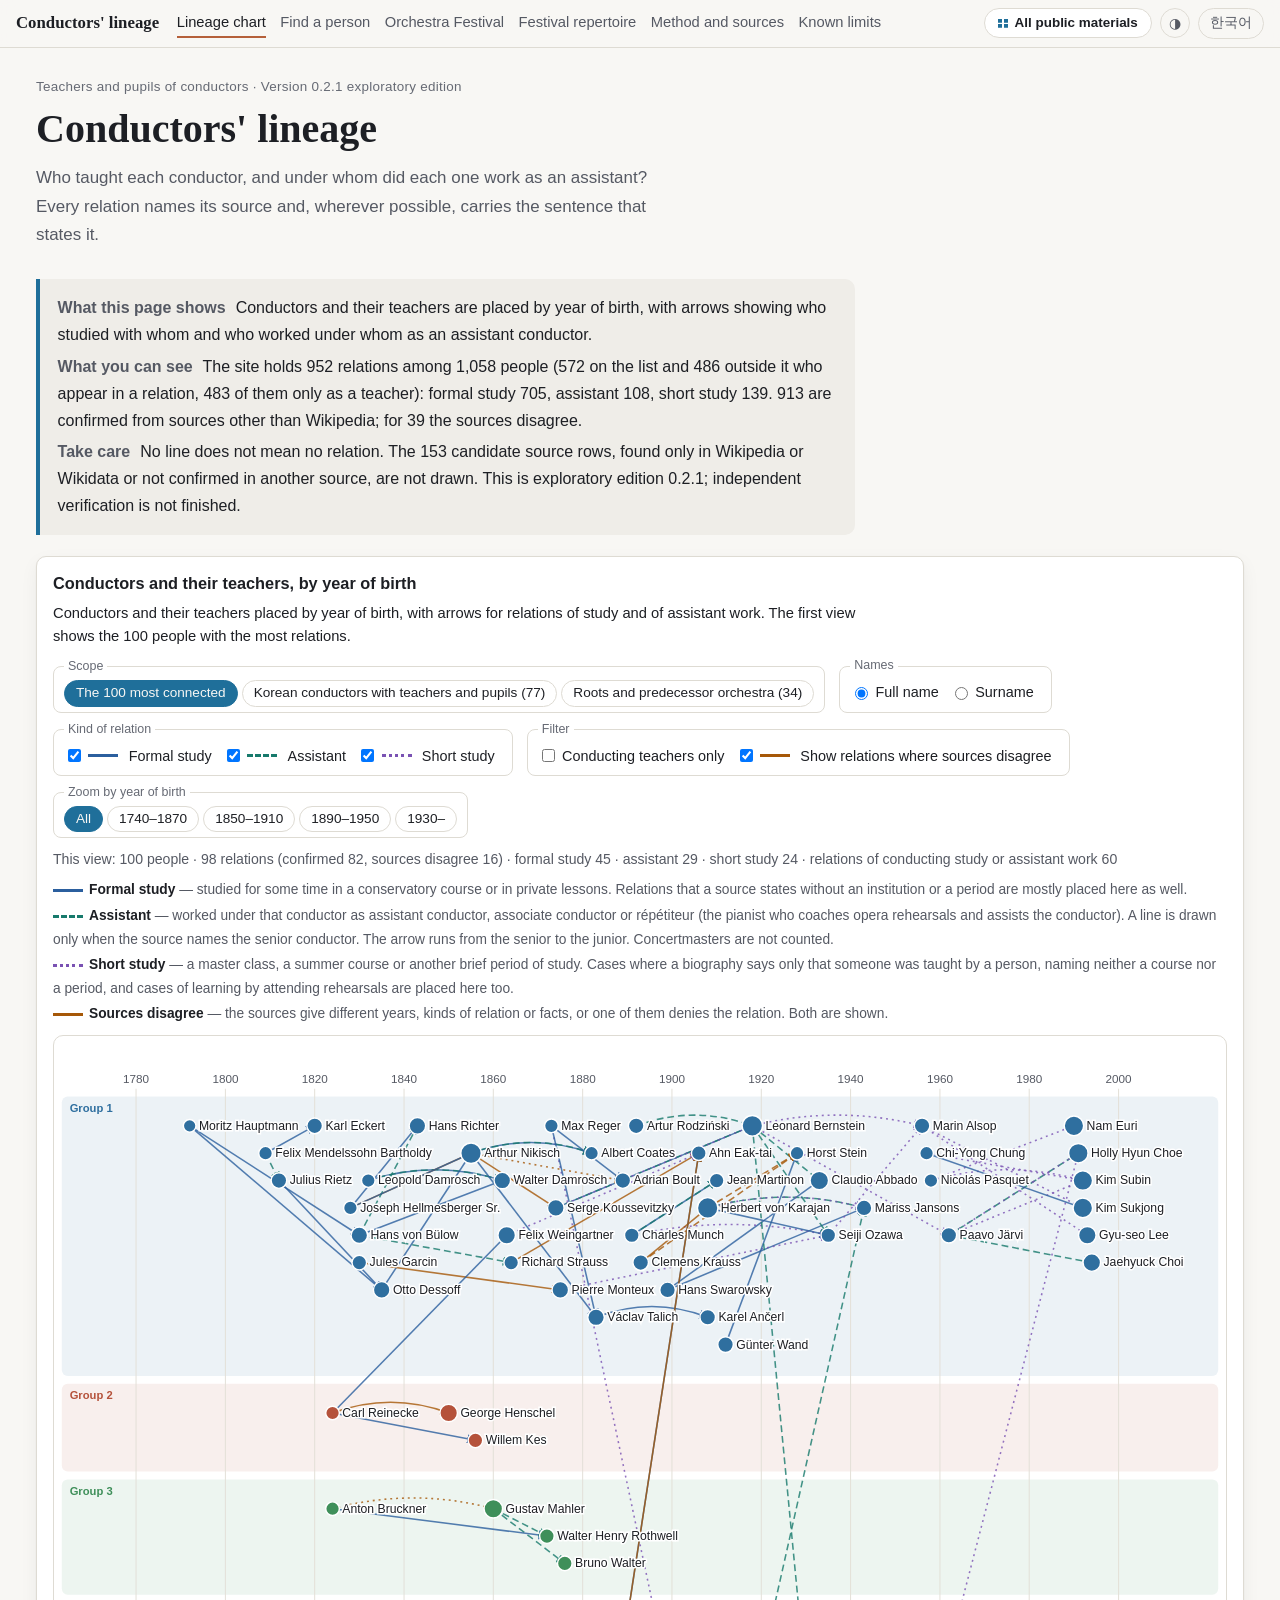
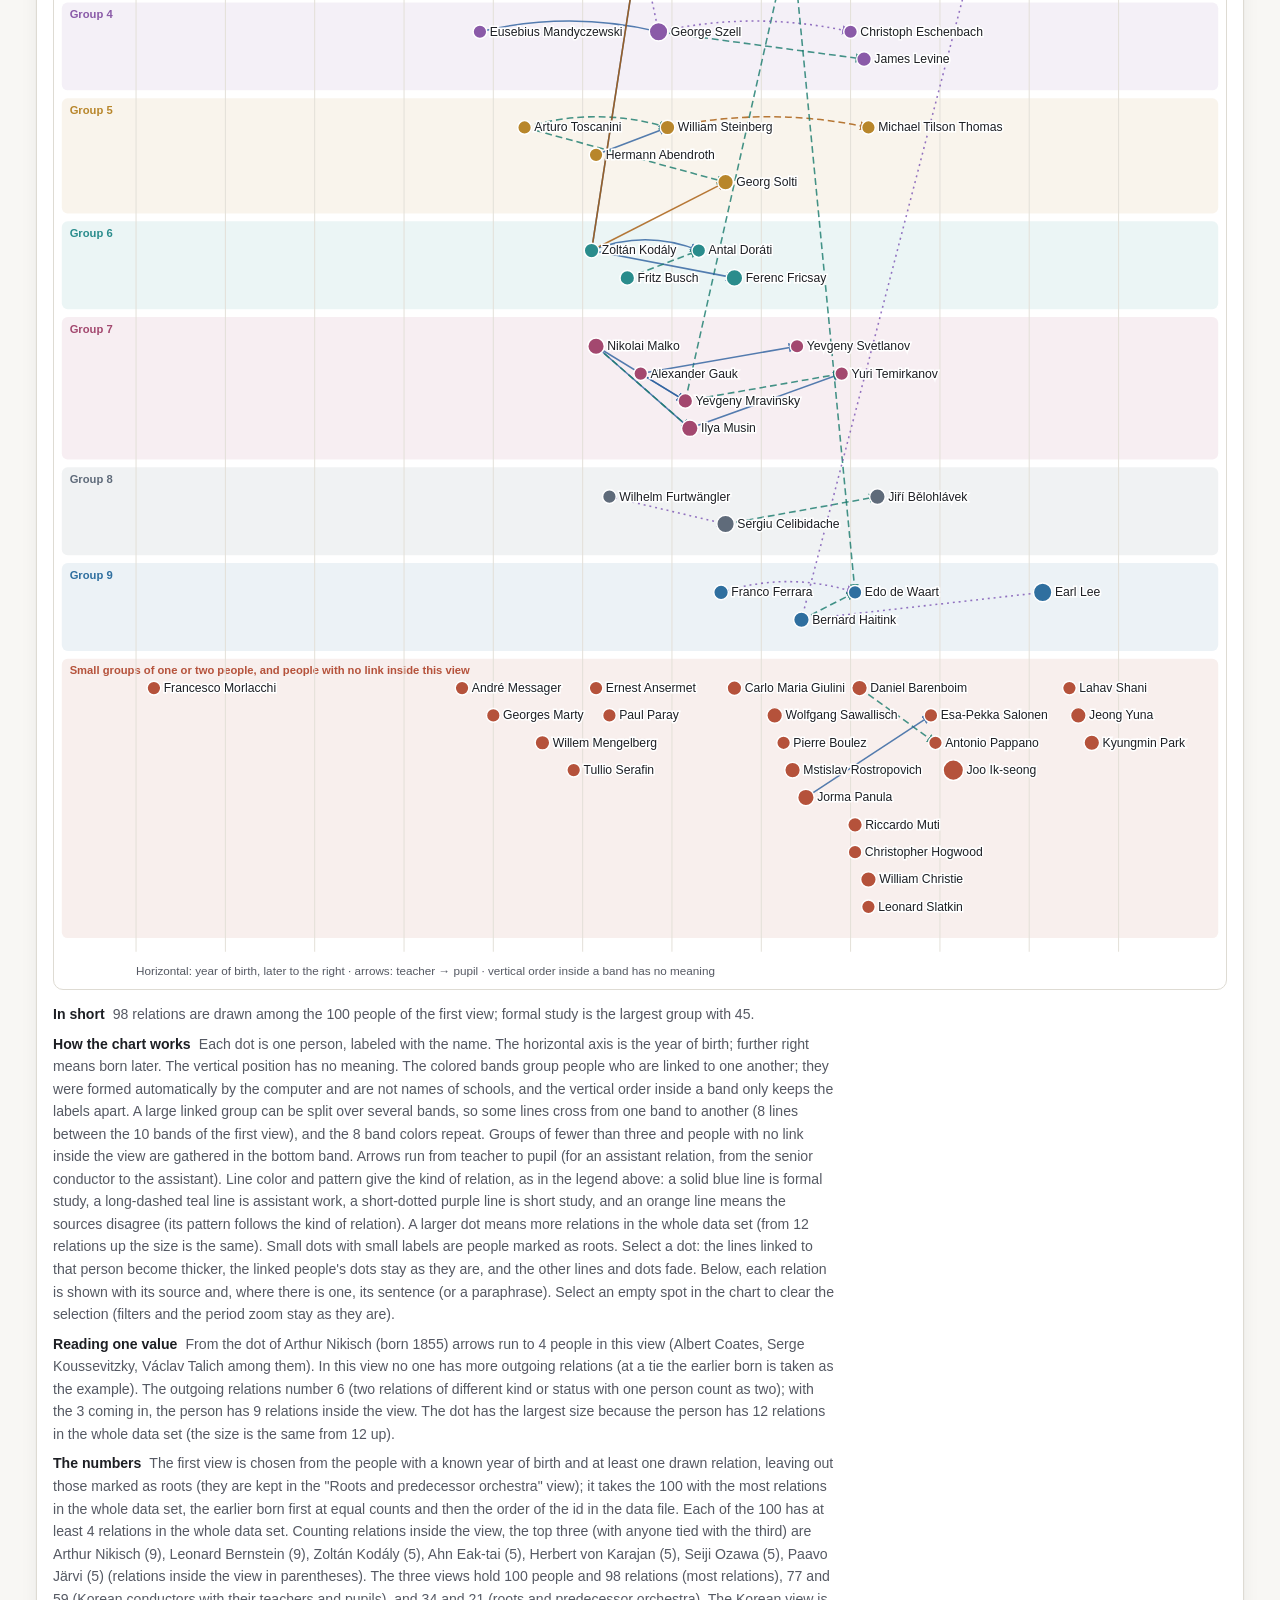
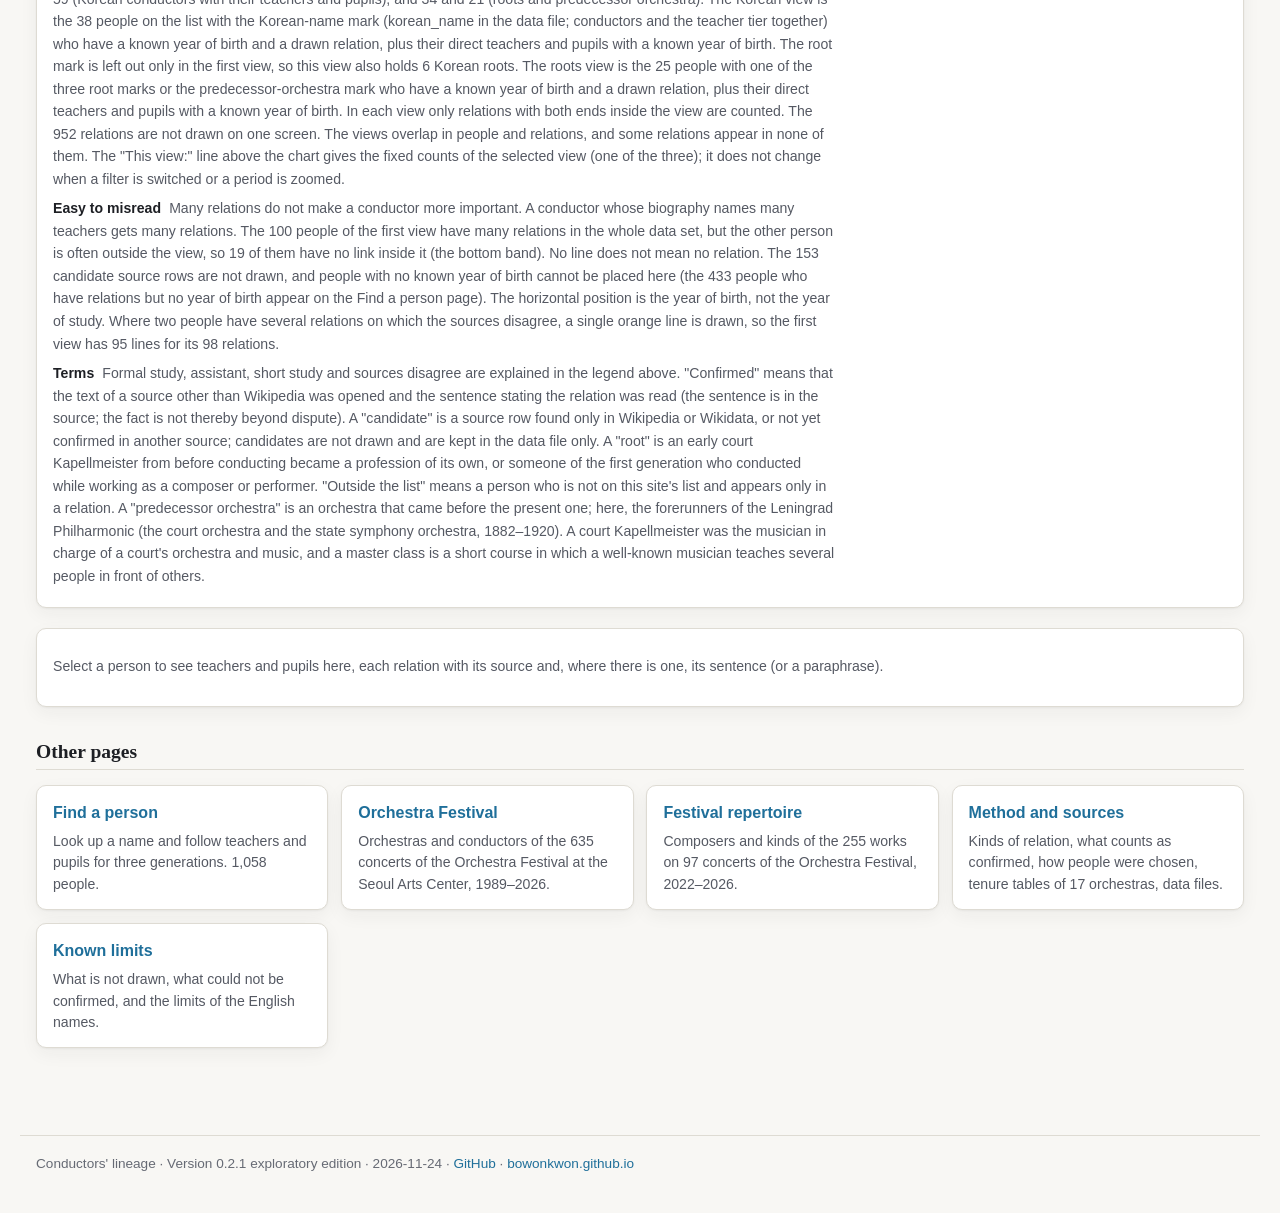
==== commit ae454930: "0.2.1 (exploratory edition): the eight figures get a one-line introduction and plain-language notes " ====
--- a/docs/en/index.html
+++ b/docs/en/index.html
@@ -7,9 +7,10 @@
 <header><a class="brand" href="index.html">Conductors' lineage</a><nav aria-label="Pages"><a href="index.html" class=on aria-current=page>Lineage chart</a><a href="find.html">Find a person</a><a href="festival.html">Orchestra Festival</a><a href="repertoire.html">Festival repertoire</a><a href="method.html">Method and sources</a><a href="limits.html">Known limits</a></nav>
 <div class="right"><a class="hub" href="https://bowonkwon.github.io/en/">All public materials</a><button id="theme" class="theme" type="button" aria-label="Light or dark">◑</button><a class="lang" href="../ko/index.html" lang="ko">한국어</a></div></header>
 <main>
-<div class="hero"><p class="eyebrow">Teachers and pupils of conductors · Version 0.2 exploratory edition</p><h1>Conductors' lineage</h1><p class="lead">Who taught each conductor, and under whom did each one work as an assistant? Every relation names its source and, wherever possible, carries the sentence that states it.</p></div>
-<div class="sum" role="note"><p><b>What this page shows</b> Conductors and their teachers are placed by year of birth, with arrows showing who studied with whom and who worked under whom as an assistant conductor.</p><p><b>What you can see</b> The site holds 952 relations among 1,058 people (572 on the list and 486 outside it who appear in a relation, 483 of them only as a teacher): formal study 705, assistant 108, short study 139. 913 are confirmed from sources other than Wikipedia; for 39 the sources disagree.</p><p><b>Take care</b> No line does not mean no relation. The 153 candidate source rows, found only in Wikipedia or not confirmed in another source, are not drawn. This is exploratory edition 0.2; independent verification is not finished.</p></div>
+<div class="hero"><p class="eyebrow">Teachers and pupils of conductors · Version 0.2.1 exploratory edition</p><h1>Conductors' lineage</h1><p class="lead">Who taught each conductor, and under whom did each one work as an assistant? Every relation names its source and, wherever possible, carries the sentence that states it.</p></div>
+<div class="sum" role="note"><p><b>What this page shows</b> Conductors and their teachers are placed by year of birth, with arrows showing who studied with whom and who worked under whom as an assistant conductor.</p><p><b>What you can see</b> The site holds 952 relations among 1,058 people (572 on the list and 486 outside it who appear in a relation, 483 of them only as a teacher): formal study 705, assistant 108, short study 139. 913 are confirmed from sources other than Wikipedia; for 39 the sources disagree.</p><p><b>Take care</b> No line does not mean no relation. The 153 candidate source rows, found only in Wikipedia or Wikidata or not confirmed in another source, are not drawn. This is exploratory edition 0.2.1; independent verification is not finished.</p></div>
 <figure id="fig-chart"><h2 class="figtitle" id="lineage-chart">Conductors and their teachers, by year of birth<a class="hx" href="#lineage-chart" aria-label="Link to the section ‘Conductors and their teachers, by year of birth’">#</a></h2>
+<p class="fi">Conductors and their teachers placed by year of birth, with arrows for relations of study and of assistant work. The first view shows the 100 people with the most relations.</p>
 <div class="ctl"><fieldset><legend>Scope</legend><span id="views" class="seg"><button type="button" data-v="top" aria-pressed="true">The 100 most connected</button><button type="button" data-v="kr" aria-pressed="false">Korean conductors with teachers and pupils (77)</button><button type="button" data-v="root" aria-pressed="false">Roots and predecessor orchestra (34)</button></span></fieldset>
 <fieldset><legend>Names</legend><label><input type="radio" name="mode" value="0" checked> Full name</label> <label><input type="radio" name="mode" value="1"> Surname</label></fieldset>
 <fieldset><legend>Kind of relation</legend><label><input type="checkbox" id="fT" checked><span class="sw T"></span>Formal study</label> <label><input type="checkbox" id="fA" checked><span class="sw A"></span>Assistant</label> <label><input type="checkbox" id="fM" checked><span class="sw M"></span>Short study</label></fieldset><fieldset><legend>Filter</legend><label><input type="checkbox" id="fCond"> Conducting teachers only</label> <label><input type="checkbox" id="fC" checked><span class="sw C"></span>Show relations where sources disagree</label></fieldset>
@@ -18,11 +19,10 @@
 <ul class="legend"><li><span class="sw T"></span><b>Formal study</b> — studied for some time in a conservatory course or in private lessons. Relations that a source states without an institution or a period are mostly placed here as well.</li><li><span class="sw A"></span><b>Assistant</b> — worked under that conductor as assistant conductor, associate conductor or répétiteur (the pianist who coaches opera rehearsals and assists the conductor). A line is drawn only when the source names the senior conductor. The arrow runs from the senior to the junior. Concertmasters are not counted.</li><li><span class="sw M"></span><b>Short study</b> — a master class, a summer course or another brief period of study. Cases where a biography says only that someone was taught by a person, naming neither a course nor a period, and cases of learning by attending rehearsals are placed here too.</li><li><span class="sw C"></span><b>Sources disagree</b> — the sources give different years, kinds of relation or facts, or one of them denies the relation. Both are shown.</li></ul>
 <p class="hint">On a narrow screen, scroll the chart sideways.</p>
 <div class="wrap" id="chart" tabindex="0" aria-label="Conductors and their teachers, by year of birth"></div>
-<figcaption><span class="read"><b>How to read</b> Each dot is one person. The horizontal axis is the year of birth; further right means born later. Arrows run from teacher to pupil (for an assistant relation, from the senior conductor to the assistant). For example, arrows run from Arthur Nikisch (born 1855) to 4 people in this view (Albert Coates, Serge Koussevitzky, Václav Talich among them). Select a dot to keep only that person's lines and to see the source sentence for each relation below. Select an empty spot to reset.</span><span class="read"><b>Marks</b> A larger dot means more relations in the whole data set (from 12 relations up the size is the same). Small dots with small labels are people marked as roots (they are gathered in the "Roots and predecessor orchestra" view and appear in another view only as a teacher or pupil of someone in it). The colored bands group people who are linked to one another; they were formed automatically and are not names of schools. The vertical order inside a band has no meaning.</span>
-<span class="read"><b>What it shows</b> The 952 relations are not drawn on one screen; there are three views (the views overlap, and some relations appear in none of them). The first holds the 100 people with the most relations among those whose year of birth is known (people marked as roots are left out and kept in the "Roots and predecessor orchestra" view). Of the 98 relations inside it, formal study is the largest group with 45. The most connected people inside this view are Arthur Nikisch (9), Leonard Bernstein (9), Zoltán Kodály (5), Ahn Eak-tai (5), Herbert von Karajan (5), Seiji Ozawa (5), Paavo Järvi (5) (relations inside the view in parentheses).</span><span class="care"><b>Take care</b> Many relations do not make a conductor more important. A conductor whose biography names many teachers gets many relations. People with no known year of birth cannot be placed here; the 433 people who have relations but no year of birth appear on the Find a person page.</span></figcaption></figure>
+<figcaption><p class="cp"><b>In short</b> 98 relations are drawn among the 100 people of the first view; formal study is the largest group with 45.</p><p class="cp"><b>How the chart works</b> Each dot is one person, labeled with the name. The horizontal axis is the year of birth; further right means born later. The vertical position has no meaning. The colored bands group people who are linked to one another; they were formed automatically by the computer and are not names of schools, and the vertical order inside a band only keeps the labels apart. A large linked group can be split over several bands, so some lines cross from one band to another (8 lines between the 10 bands of the first view), and the 8 band colors repeat. Groups of fewer than three and people with no link inside the view are gathered in the bottom band. Arrows run from teacher to pupil (for an assistant relation, from the senior conductor to the assistant). Line color and pattern give the kind of relation, as in the legend above: a solid blue line is formal study, a long-dashed teal line is assistant work, a short-dotted purple line is short study, and an orange line means the sources disagree (its pattern follows the kind of relation). A larger dot means more relations in the whole data set (from 12 relations up the size is the same). Small dots with small labels are people marked as roots. Select a dot: the lines linked to that person become thicker, the linked people's dots stay as they are, and the other lines and dots fade. Below, each relation is shown with its source and, where there is one, its sentence (or a paraphrase). Select an empty spot in the chart to clear the selection (filters and the period zoom stay as they are).</p><p class="cp"><b>Reading one value</b> From the dot of Arthur Nikisch (born 1855) arrows run to 4 people in this view (Albert Coates, Serge Koussevitzky, Václav Talich among them). In this view no one has more outgoing relations (at a tie the earlier born is taken as the example). The outgoing relations number 6 (two relations of different kind or status with one person count as two); with the 3 coming in, the person has 9 relations inside the view. The dot has the largest size because the person has 12 relations in the whole data set (the size is the same from 12 up).</p><p class="cp"><b>The numbers</b> The first view is chosen from the people with a known year of birth and at least one drawn relation, leaving out those marked as roots (they are kept in the "Roots and predecessor orchestra" view); it takes the 100 with the most relations in the whole data set, the earlier born first at equal counts and then the order of the id in the data file. Each of the 100 has at least 4 relations in the whole data set. Counting relations inside the view, the top three (with anyone tied with the third) are Arthur Nikisch (9), Leonard Bernstein (9), Zoltán Kodály (5), Ahn Eak-tai (5), Herbert von Karajan (5), Seiji Ozawa (5), Paavo Järvi (5) (relations inside the view in parentheses). The three views hold 100 people and 98 relations (most relations), 77 and 59 (Korean conductors with their teachers and pupils), and 34 and 21 (roots and predecessor orchestra). The Korean view is the 38 people on the list with the Korean-name mark (korean_name in the data file; conductors and the teacher tier together) who have a known year of birth and a drawn relation, plus their direct teachers and pupils with a known year of birth. The root mark is left out only in the first view, so this view also holds 6 Korean roots. The roots view is the 25 people with one of the three root marks or the predecessor-orchestra mark who have a known year of birth and a drawn relation, plus their direct teachers and pupils with a known year of birth. In each view only relations with both ends inside the view are counted. The 952 relations are not drawn on one screen. The views overlap in people and relations, and some relations appear in none of them. The "This view:" line above the chart gives the fixed counts of the selected view (one of the three); it does not change when a filter is switched or a period is zoomed.</p><p class="cp"><b>Easy to misread</b> Many relations do not make a conductor more important. A conductor whose biography names many teachers gets many relations. The 100 people of the first view have many relations in the whole data set, but the other person is often outside the view, so 19 of them have no link inside it (the bottom band). No line does not mean no relation. The 153 candidate source rows are not drawn, and people with no known year of birth cannot be placed here (the 433 people who have relations but no year of birth appear on the Find a person page). The horizontal position is the year of birth, not the year of study. Where two people have several relations on which the sources disagree, a single orange line is drawn, so the first view has 95 lines for its 98 relations.</p><p class="cp"><b>Terms</b> Formal study, assistant, short study and sources disagree are explained in the legend above. "Confirmed" means that the text of a source other than Wikipedia was opened and the sentence stating the relation was read (the sentence is in the source; the fact is not thereby beyond dispute). A "candidate" is a source row found only in Wikipedia or Wikidata, or not yet confirmed in another source; candidates are not drawn and are kept in the data file only. A "root" is an early court Kapellmeister from before conducting became a profession of its own, or someone of the first generation who conducted while working as a composer or performer. "Outside the list" means a person who is not on this site's list and appears only in a relation. A "predecessor orchestra" is an orchestra that came before the present one; here, the forerunners of the Leningrad Philharmonic (the court orchestra and the state symphony orchestra, 1882–1920). A court Kapellmeister was the musician in charge of a court's orchestra and music, and a master class is a short course in which a well-known musician teaches several people in front of others.</p></figcaption></figure>
 <section class="box" id="panel" aria-live="polite"></section>
 <h2 id="more">Other pages<a class="hx" href="#more" aria-label="Link to the section ‘Other pages’">#</a></h2><div class="cards"><a class="card" href="find.html"><b>Find a person</b><small>Look up a name and follow teachers and pupils for three generations. 1,058 people.</small></a><a class="card" href="festival.html"><b>Orchestra Festival</b><small>Orchestras and conductors of the 635 concerts of the Orchestra Festival at the Seoul Arts Center, 1989–2026.</small></a><a class="card" href="repertoire.html"><b>Festival repertoire</b><small>Composers and kinds of the 255 works on 97 concerts of the Orchestra Festival, 2022–2026.</small></a><a class="card" href="method.html"><b>Method and sources</b><small>Kinds of relation, what counts as confirmed, how people were chosen, tenure tables of 17 orchestras, data files.</small></a><a class="card" href="limits.html"><b>Known limits</b><small>What is not drawn, what could not be confirmed, and the limits of the English names.</small></a></div>
 </main>
-<footer>Conductors' lineage · Version 0.2 exploratory edition · 2026-11-24 · <a href="https://github.com/BowonKwon/Conductors-Lineage">GitHub</a> · <a href="https://bowonkwon.github.io/en/">bowonkwon.github.io</a></footer>
-<script src="../assets/data.js"></script><script>window.CL_T={"chart_aria": "Relations among {n} conductors and teachers, by year of birth", "lane": "Group {n}", "lane_loose": "Small groups of one or two people, and people with no link inside this view", "axis": "Horizontal: year of birth, later to the right · arrows: teacher → pupil · vertical order inside a band has no meaning", "type": {"T": "formal study", "A": "assistant", "M": "short study"}, "conflict": "sources disagree", "candidate": "candidate", "denies": "this source denies the relation", "ctx": "(read from context)", "subject": "Subject:", "year_unverified": "(year not confirmed in the source)", "paraphrase": "Paraphrase:", "source_link": "source", "mark": {"root": "Root: an early Kapellmeister or composer from before conducting became a profession of its own", "root_kr": "Root: first Korean generation, a composer or performer who also conducted", "root_dresden": "Root: led music at the Dresden court before 1733 (Kapellmeister and the like)", "predecessor_leningrad": "Predecessor orchestra: led a predecessor of the Leningrad Philharmonic (Court Orchestra and State Orchestra, 1882–1920)", "festival_only": "Included on the basis of an appearance at the Orchestra Festival", "abroad_kr": "Conductor of Korean descent with foreign nationality and no post as head of a Korean orchestra."}, "abroad_basis": "Reason for inclusion: {b}", "outside": "Outside the list: not on the list, appears only in a relation (mostly as the teacher). Dates and this person's own teachers were not researched separately.", "tenure_h": "Tenures as head of the 17 orchestras", "career": "Career note:", "career_ko": "Career note (in Korean):", "rr_title": "* The conductor's own Latin spelling was not found: customary spelling of the surname, given name by the Revised Romanization of Korean. The conductor's own spelling may differ.", "ko_tentative": "", "teachers_h": "Teachers and seniors", "pupils_h": "Pupils and assistants", "no_teacher": "No relation drawn yet.", "no_pupil": "No relation drawn yet.", "wikidata": "Wikidata", "to_tree": "Open this person's lineage tree", "tree_h": "Lineage tree: {name}", "tree_h0": "Lineage tree", "tree_none": "No one is linked to this person by a relation drawn here yet (if a filter is on, try turning it off).", "tree_empty": "Type a name above or pick an example to draw that person's teachers and pupils for three generations.", "tree_note": "Teachers are to the left and pupils to the right, three generations each way. A dashed box is a person outside the list.", "tree_note_m": "Teachers are above and pupils below. The color of the left edge is the kind of relation in the legend. The small text gives the year of birth and the person linked to. Select a name to move to that person.", "gen_up": "Teachers, {n} up", "gen_dn": "Pupils, {n} down", "gen_me": "Selected", "panel_empty": "Select a person to see teachers and pupils here, with the source sentence for each relation.", "find_href": "find.html"};</script><script src="../assets/app.js"></script><script>(function(){var d=document,r=d.documentElement,h=d.querySelector("header"),SF=1024,m=SF&&window.matchMedia?matchMedia("(min-width:"+SF+"px)"):null;r.classList.add("navjs");function gap(){var on=h&&m&&m.matches&&window.CSS&&CSS.supports&&CSS.supports("overflow-x","clip");r.style.setProperty("--hh",on?(h.offsetHeight+12)+"px":".9rem")}gap();addEventListener("resize",gap);addEventListener("load",gap);var c=d.querySelector("nav.toc"),p=d.querySelector(".totoc");function pill(){p.classList.toggle("show",c.getBoundingClientRect().bottom<0)}if(c&&p){addEventListener("scroll",pill,{passive:true});addEventListener("resize",pill);pill()}var hl=d.querySelector("header a.lang,header .lang a");if(h&&hl){var fl=d.createElement("a");fl.className="tolang";fl.href=hl.getAttribute("href");fl.textContent=hl.textContent;d.body.appendChild(fl);function lp(){var off=h.getBoundingClientRect().bottom<0;fl.classList.toggle("show",off);r.style.setProperty("--tocw",p&&p.classList.contains("show")?(p.offsetWidth+8)+"px":"0px")}addEventListener("scroll",lp,{passive:true});addEventListener("resize",lp);lp()}var ls=d.querySelectorAll("header a.lang,header .lang a,a.tolang");for(var i=0;i<ls.length;i++)(function(l){l.addEventListener("click",function(){if(location.hash&&(l.getAttribute("href")||"").indexOf("http")!==0)l.href=l.href.split("#")[0]+location.hash})})(ls[i])})();</script>
+<footer>Conductors' lineage · Version 0.2.1 exploratory edition · 2026-11-24 · <a href="https://github.com/BowonKwon/Conductors-Lineage">GitHub</a> · <a href="https://bowonkwon.github.io/en/">bowonkwon.github.io</a></footer>
+<script src="../assets/data.js"></script><script>window.CL_T={"chart_aria": "Relations among {n} conductors and teachers, by year of birth", "lane": "Group {n}", "lane_loose": "Small groups of one or two people, and people with no link inside this view", "axis": "Horizontal: year of birth, later to the right · arrows: teacher → pupil · vertical order inside a band has no meaning", "type": {"T": "formal study", "A": "assistant", "M": "short study"}, "conflict": "sources disagree", "candidate": "candidate", "denies": "this source denies the relation", "ctx": "(read from context)", "subject": "Subject:", "year_unverified": "(year not confirmed in the source)", "paraphrase": "Paraphrase:", "source_link": "source", "mark": {"root": "Root: an early Kapellmeister or composer from before conducting became a profession of its own", "root_kr": "Root: first Korean generation, a composer or performer who also conducted", "root_dresden": "Root: led music at the Dresden court before 1733 (Kapellmeister and the like)", "predecessor_leningrad": "Predecessor orchestra: led a predecessor of the Leningrad Philharmonic (Court Orchestra and State Orchestra, 1882–1920)", "festival_only": "Included on the basis of an appearance at the Orchestra Festival", "abroad_kr": "Conductor of Korean descent with foreign nationality and no post as head of a Korean orchestra."}, "abroad_basis": "Reason for inclusion: {b}", "outside": "Outside the list: not on the list, appears only in a relation (mostly as the teacher). Dates and this person's own teachers were not researched separately.", "tenure_h": "Tenures as head of the 17 orchestras", "career": "Career note:", "career_ko": "Career note (in Korean):", "rr_title": "* The conductor's own Latin spelling was not found: customary spelling of the surname, given name by the Revised Romanization of Korean. The conductor's own spelling may differ.", "ko_tentative": "", "teachers_h": "Teachers and seniors", "pupils_h": "Pupils and assistants", "no_teacher": "No relation drawn yet.", "no_pupil": "No relation drawn yet.", "wikidata": "Wikidata", "to_tree": "Open this person's lineage tree", "tree_h": "Lineage tree: {name}", "tree_h0": "Lineage tree", "tree_none": "No one is linked to this person by a relation drawn here yet (if a filter is on, try turning it off).", "tree_empty": "Type a name above or pick an example to draw that person's teachers and pupils for three generations.", "tree_note": "Teachers are to the left and pupils to the right, up to three generations on each side. A dashed box is a person outside the list.", "tree_note_m": "Teachers are above and pupils below. The color of the left edge is the kind of relation in the legend. The small text beside each teacher's or pupil's name gives the person linked to and, where known, that teacher's or pupil's year of birth. Select a name to move to that person.", "gen_up": "Teachers, {n} up", "gen_dn": "Pupils, {n} down", "gen_me": "Selected", "panel_empty": "Select a person to see teachers and pupils here, each relation with its source and, where there is one, its sentence (or a paraphrase).", "find_href": "find.html"};</script><script src="../assets/app.js"></script><script>(function(){var d=document,r=d.documentElement,h=d.querySelector("header"),SF=1024,m=SF&&window.matchMedia?matchMedia("(min-width:"+SF+"px)"):null;r.classList.add("navjs");function gap(){var on=h&&m&&m.matches&&window.CSS&&CSS.supports&&CSS.supports("overflow-x","clip");r.style.setProperty("--hh",on?(h.offsetHeight+12)+"px":".9rem")}gap();addEventListener("resize",gap);addEventListener("load",gap);var c=d.querySelector("nav.toc"),p=d.querySelector(".totoc");function pill(){p.classList.toggle("show",c.getBoundingClientRect().bottom<0)}if(c&&p){addEventListener("scroll",pill,{passive:true});addEventListener("resize",pill);pill()}var hl=d.querySelector("header a.lang,header .lang a");if(h&&hl){var fl=d.createElement("a");fl.className="tolang";fl.href=hl.getAttribute("href");fl.textContent=hl.textContent;d.body.appendChild(fl);function lp(){var off=h.getBoundingClientRect().bottom<0;fl.classList.toggle("show",off);r.style.setProperty("--tocw",p&&p.classList.contains("show")?(p.offsetWidth+8)+"px":"0px")}addEventListener("scroll",lp,{passive:true});addEventListener("resize",lp);lp()}var ls=d.querySelectorAll("header a.lang,header .lang a,a.tolang");for(var i=0;i<ls.length;i++)(function(l){l.addEventListener("click",function(){if(location.hash&&(l.getAttribute("href")||"").indexOf("http")!==0)l.href=l.href.split("#")[0]+location.hash})})(ls[i])})();</script>
 </body></html>
--- a/docs/assets/style.css
+++ b/docs/assets/style.css
@@ -41,7 +41,7 @@
 .viewsum{font-size:.88rem;color:var(--fg2);margin:.2rem 0 .4rem}
 .legend{list-style:none;margin:.3rem 0 .6rem;padding:0;font-size:.86rem;color:var(--fg2);display:grid;gap:.15rem}.legend b{color:var(--fg);font-weight:600}
 .sw{display:inline-block;width:30px;height:0;border-top:3px solid;vertical-align:middle;margin-right:6px}.sw.T{border-color:var(--T)}.sw.A{border-color:var(--A);border-top-style:dashed}.sw.M{border-color:var(--M);border-top-style:dotted}.sw.C{border-color:var(--C)}
-.key{display:inline-block;width:14px;height:12px;vertical-align:-1px;margin-right:6px;border-radius:2px}.key.off{background:var(--T)}.key.wk{background:repeating-linear-gradient(45deg,var(--T) 0 2px,transparent 2px 5px);border:1px solid var(--T)}.key.x{width:auto;height:auto;color:var(--fg3)}
+.key{display:inline-block;width:14px;height:12px;vertical-align:-1px;margin-right:6px;border-radius:2px}.key.off{background:var(--T)}.key.wk{background:color-mix(in srgb,var(--T) 38%,transparent);border:1px solid var(--T)}.key.x{width:auto;height:auto;color:var(--fg3)}
 .wrap{overflow-x:auto;border:1px solid var(--line);border-radius:10px;background:var(--card);margin:.4rem 0 .8rem;min-width:0;max-width:100%}
 .wrap.tw{padding:0 .3rem}.wrap table{margin:0}.wrap th{white-space:nowrap}.wrap td{min-width:5.5em}details .wrap td:last-child{min-width:16em}
 .minw{min-width:820px}
@@ -98,3 +98,5 @@
 .totoc:hover{text-decoration:none;border-color:var(--accent);color:var(--accent)}
 .navjs .totoc{opacity:0;visibility:hidden;transition:opacity .15s,visibility .15s}.navjs .totoc.show{opacity:1;visibility:visible}
 @media print{.totoc,.tolang,.hx{display:none}}
+
+.fi{font-size:.92rem;color:var(--fg);margin:.1rem 0 .5rem;line-height:1.55;max-width:100ch}figcaption .cp,.figcap .cp{margin:.45rem 0;max-width:100ch}.figcap{font-size:.88rem;color:var(--fg2);margin-top:.6rem;line-height:1.6}.figcap b{font-weight:600;color:var(--fg);margin-right:.3em}:lang(ko) .fi,:lang(ko) .cp{word-break:keep-all;overflow-wrap:anywhere}
